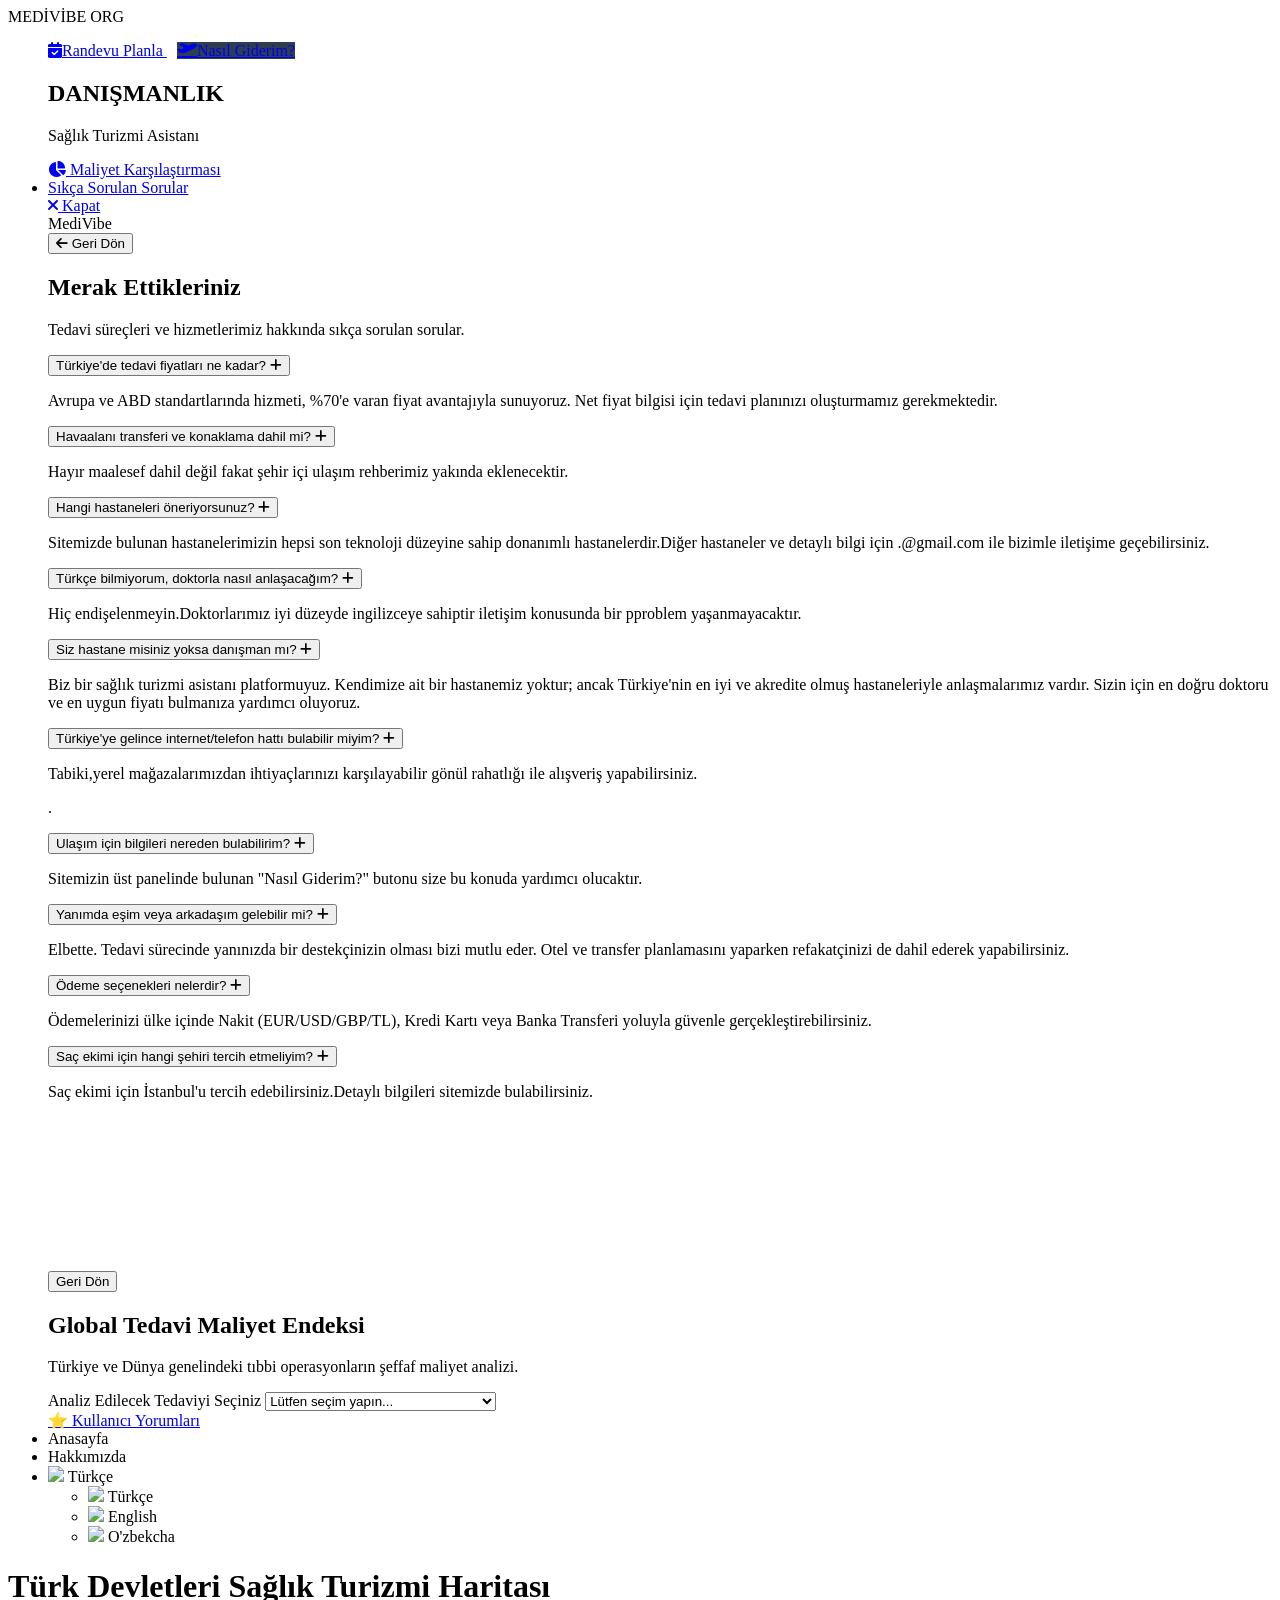
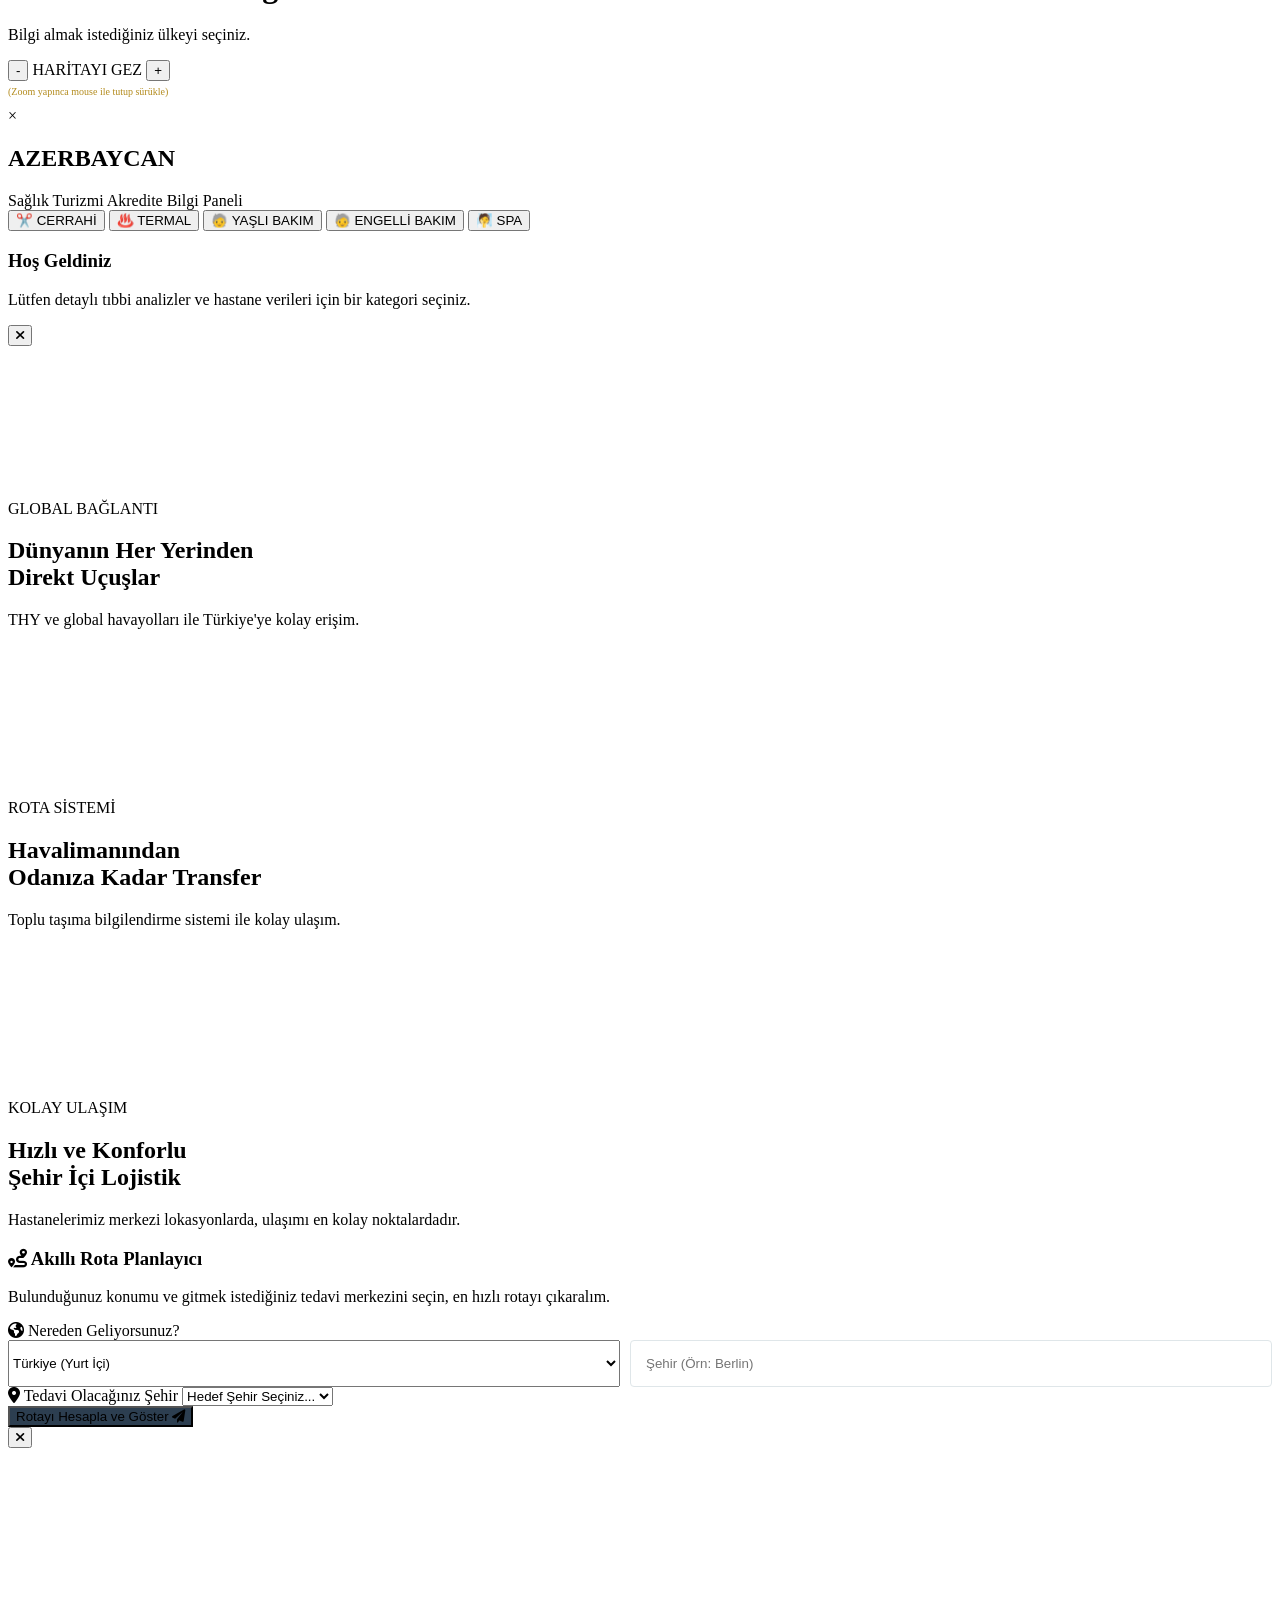
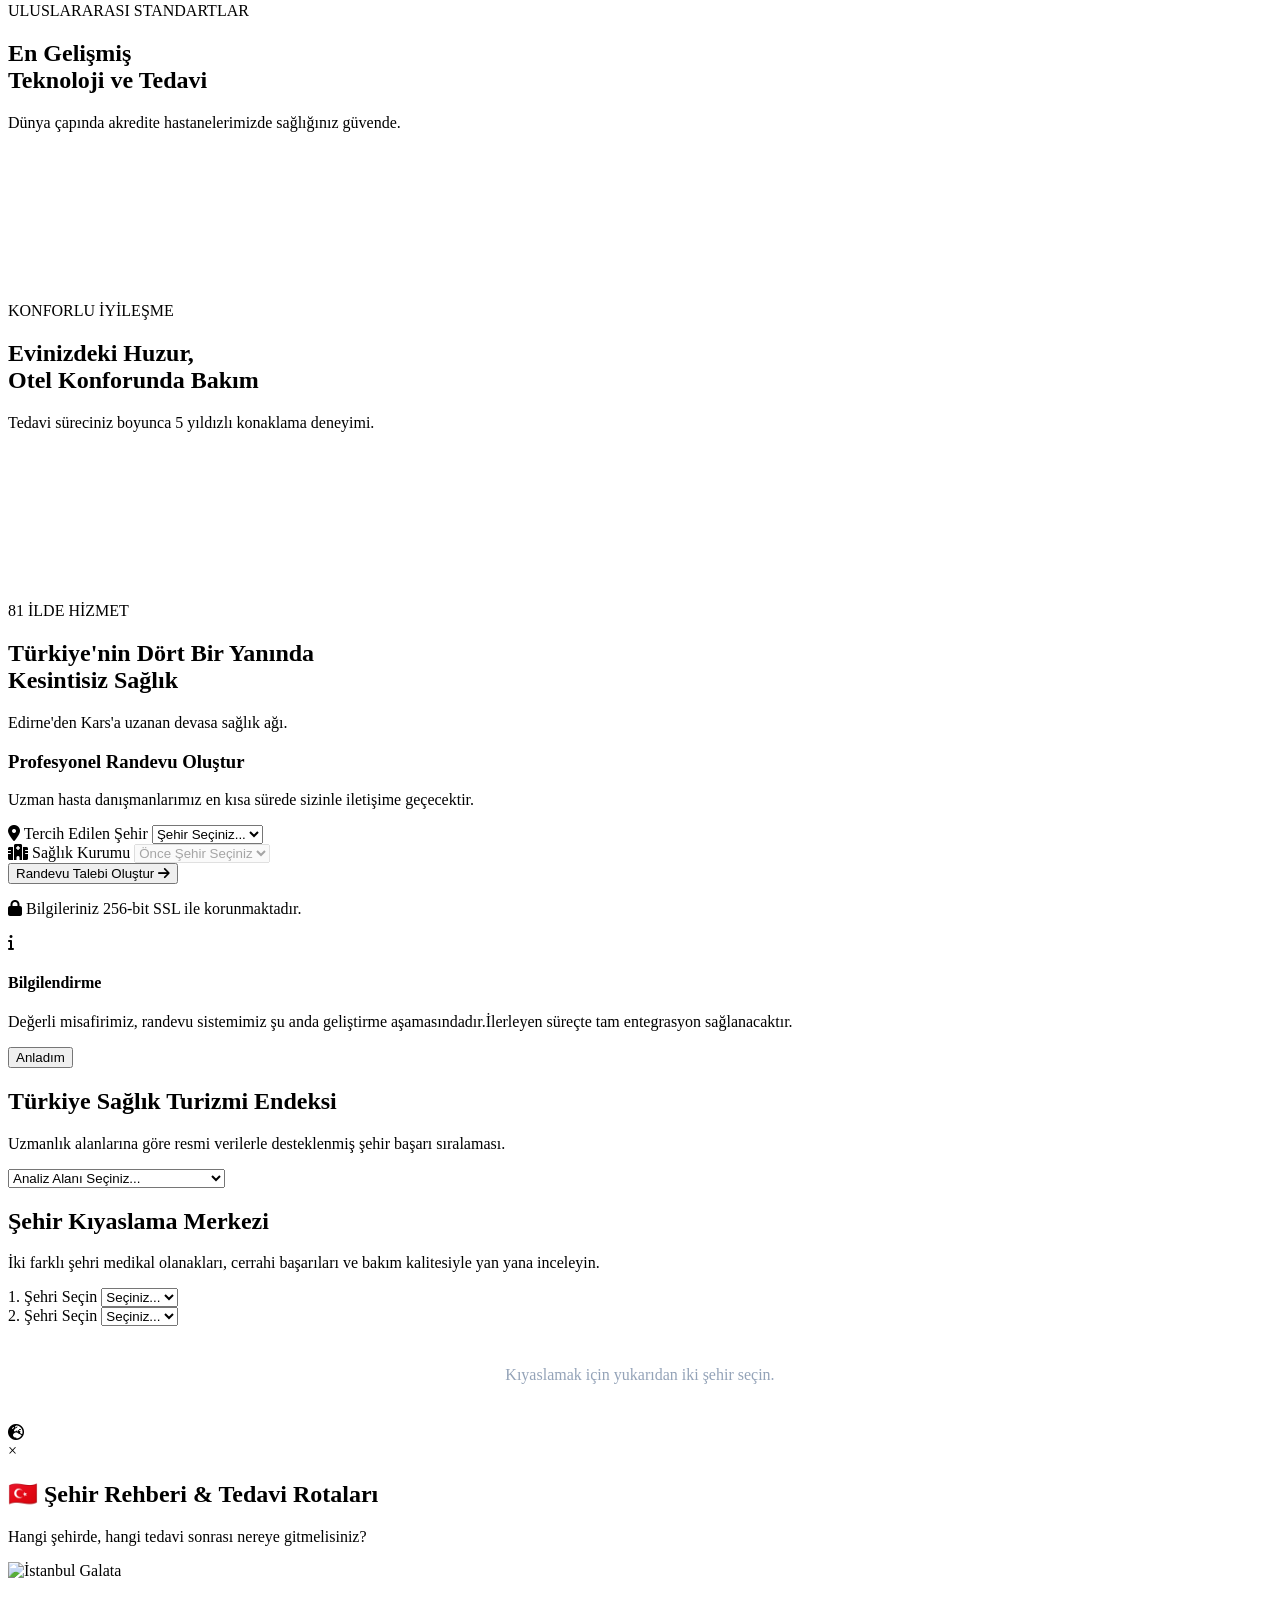
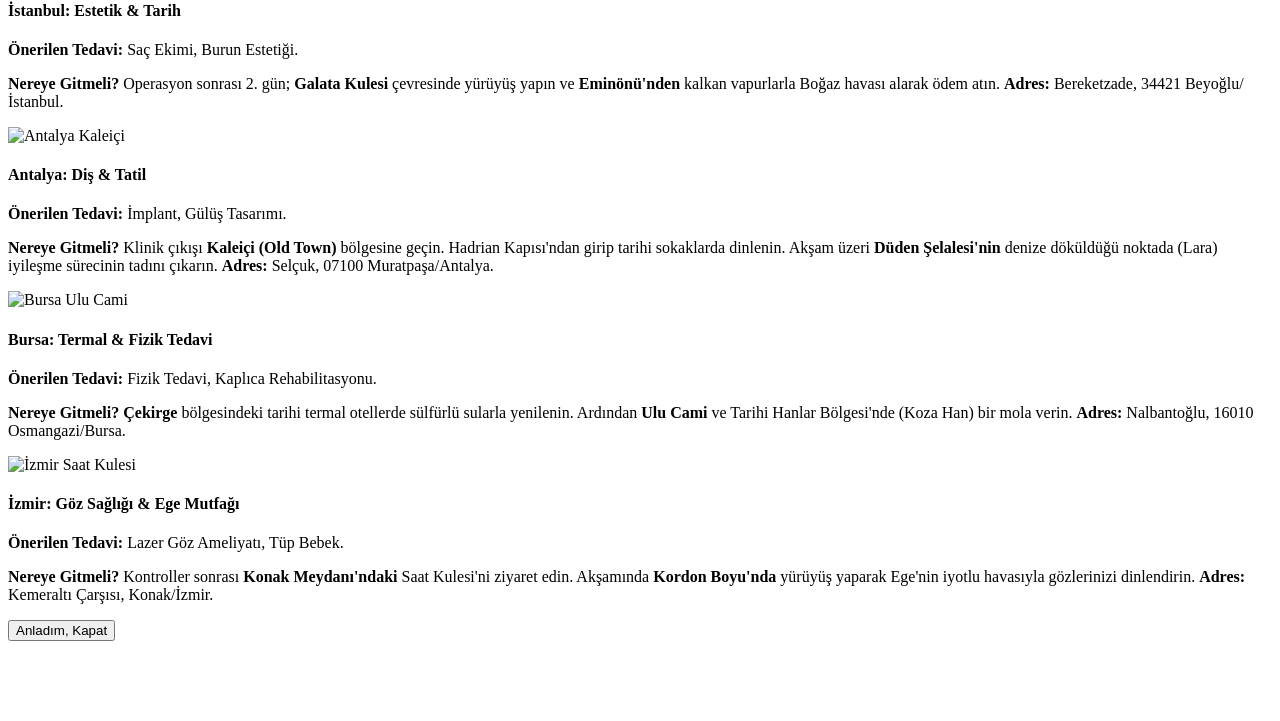
==== index.html @ cf28229b "Create index.html" ====
<!DOCTYPE html>
<html lang="tr">
<head>

<link rel="icon" href="favicon.ico">
  
<!-- Google tag (gtag.js) -->
<script async src="https://www.googletagmanager.com/gtag/js?id=G-RRF85RKH07"></script>
<script>
  window.dataLayer = window.dataLayer || [];
  function gtag(){dataLayer.push(arguments);}
  gtag('js', new Date());

  gtag('config', 'G-RRF85RKH07');
</script>

    
    <meta name="viewport" content="width=device-width, initial-scale=1.0">
    <meta charset="UTF-8">
    <meta name="viewport" content="width=device-width, initial-scale=1.0">
    <title>Medivibe Org | Sağlık Turizmi Dijital Ağı</title>
    
    <link rel="preconnect" href="https://fonts.googleapis.com">
    <link rel="preconnect" href="https://fonts.gstatic.com" crossorigin>
    <link href="https://fonts.googleapis.com/css2?family=Montserrat:wght@400;600;700&family=Playfair+Display:wght@700&display=swap" rel="stylesheet">
    <link href="https://fonts.googleapis.com/css2?family=Montserrat:wght@400;600;800&family=Roboto:wght@300;400;500&display=swap" rel="stylesheet">
<link href="https://cdnjs.cloudflare.com/ajax/libs/font-awesome/6.0.0/css/all.min.css" rel="stylesheet">
    <link rel="stylesheet" href="style.css">
</head>
<body>

    <header>

      
        <div class="logo">MEDİVİBE <span>ORG</span></div>
        <nav>
            <ul>
                <a href="javascript:void(0)" class="nav-cta-btn" onclick="openPremiumAppointment()">
    <i class="fa-solid fa-calendar-check"></i>Randevu Planla
</a><a href="javascript:void(0)" class="nav-cta-btn" onclick="openTransportModal()" style="margin-left: 10px; background: #2c3e50; border-color: #2c3e50;">
    <i class="fa-solid fa-plane-departure"></i>Nasıl Giderim?
</a>

<div class="corporate-hamburger" onclick="toggleSideMenu()">
    <span></span>
    <span></span>
    <span></span>
</div>

<div id="sideMenu" class="side-menu-panel">
    <div class="menu-header">
        <h2>DANIŞMANLIK</h2>
        <p>Sağlık Turizmi Asistanı</p>
    </div>
    <div class="menu-items">
        <a href="javascript:void(0)" onclick="openAnalysis()">
            <i class="fa-solid fa-chart-pie"></i> Maliyet Karşılaştırması
        </a>
        <li><a href="#" onclick="openFAQ()">Sıkça Sorulan Sorular</a></li>
        <a href="javascript:void(0)" onclick="closeSideMenu()">
            <i class="fa-solid fa-xmark"></i> Kapat
        </a>
        
    </div>
</div>

<div id="faqOverlay" class="faq-overlay">
    <div class="faq-header">
        <div class="logo">MediVibe</div> <button class="close-btn" onclick="closeFAQ()">
            <i class="fas fa-arrow-left"></i> Geri Dön
        </button>
    </div>

    <div class="faq-container">
        <h2>Merak Ettikleriniz</h2>
        <p class="faq-subtitle">Tedavi süreçleri ve hizmetlerimiz hakkında sıkça sorulan sorular.</p>

        <div class="accordion">
            <div class="accordion-item">
                <button class="accordion-header">
                    <span>Türkiye'de tedavi fiyatları ne kadar?</span>
                    <i class="fas fa-plus"></i>
                </button>
                <div class="accordion-body">
                    <p>Avrupa ve ABD standartlarında hizmeti, %70'e varan fiyat avantajıyla sunuyoruz. Net fiyat bilgisi için tedavi planınızı oluşturmamız gerekmektedir.</p>
                </div>
            </div>

            <div class="accordion-item">
                <button class="accordion-header">
                    <span>Havaalanı transferi ve konaklama dahil mi?</span>
                    <i class="fas fa-plus"></i>
                </button>
                <div class="accordion-body">
                    <p>Hayır maalesef dahil değil fakat şehir içi ulaşım rehberimiz yakında eklenecektir.</p>
                </div>
            </div>

            <div class="accordion-item">
                <button class="accordion-header">
                    <span>Hangi hastaneleri öneriyorsunuz?</span>
                    <i class="fas fa-plus"></i>
                </button>
                <div class="accordion-body">
                    <p>Sitemizde bulunan hastanelerimizin hepsi son teknoloji düzeyine sahip donanımlı hastanelerdir.Diğer hastaneler ve detaylı bilgi için .@gmail.com ile bizimle iletişime geçebilirsiniz.</p>
                </div>
            </div>
            <div class="accordion-item">
                <button class="accordion-header">
                    <span>Türkçe bilmiyorum, doktorla nasıl anlaşacağım?</span>
                    <i class="fas fa-plus"></i>
                </button>
                <div class="accordion-body">
                    <p>Hiç endişelenmeyin.Doktorlarımız iyi düzeyde ingilizceye sahiptir iletişim konusunda bir pproblem yaşanmayacaktır.</p>
                </div>
            </div>

            <div class="accordion-item">
                <button class="accordion-header">
                    <span>Siz hastane misiniz yoksa danışman mı?</span>
                    <i class="fas fa-plus"></i>
                </button>
                <div class="accordion-body">
                    <p>Biz bir sağlık turizmi asistanı platformuyuz. Kendimize ait bir hastanemiz yoktur; ancak Türkiye'nin en iyi ve akredite olmuş hastaneleriyle anlaşmalarımız vardır. Sizin için en doğru doktoru ve en uygun fiyatı bulmanıza yardımcı oluyoruz.</p>
                </div>
            </div>

            <div class="accordion-item">
                <button class="accordion-header">
                    <span>Türkiye'ye gelince internet/telefon hattı bulabilir miyim?</span>
                    <i class="fas fa-plus"></i>
                </button>
                <div class="accordion-body">
                    <p>Tabiki,yerel mağazalarımızdan ihtiyaçlarınızı karşılayabilir gönül rahatlığı ile alışveriş yapabilirsiniz.</p>.</p>
                </div>
            </div>

            <div class="accordion-item">
                <button class="accordion-header">
                    <span>Ulaşım için bilgileri nereden bulabilirim?</span>
                    <i class="fas fa-plus"></i>
                </button>
                <div class="accordion-body">
                    <p>Sitemizin üst panelinde bulunan "Nasıl Giderim?" butonu size bu konuda yardımcı olucaktır.</p>
                </div>
            </div>

            <div class="accordion-item">
                <button class="accordion-header">
                    <span>Yanımda eşim veya arkadaşım gelebilir mi?</span>
                    <i class="fas fa-plus"></i>
                </button>
                <div class="accordion-body">
                    <p>Elbette. Tedavi sürecinde yanınızda bir destekçinizin olması bizi mutlu eder. Otel ve transfer planlamasını yaparken refakatçinizi de dahil ederek yapabilirsiniz.</p>
                </div>
            </div>
            <div class="accordion-item">
                <button class="accordion-header">
                    <span>Ödeme seçenekleri nelerdir?</span>
                    <i class="fas fa-plus"></i>
                </button>
                <div class="accordion-body">
                    <p>Ödemelerinizi ülke içinde Nakit (EUR/USD/GBP/TL), Kredi Kartı veya Banka Transferi yoluyla güvenle gerçekleştirebilirsiniz.</p>
                </div>
            </div>
            
             <div class="accordion-item">
                <button class="accordion-header">
                    <span>Saç ekimi için hangi şehiri tercih etmeliyim?</span>
                    <i class="fas fa-plus"></i>
                </button>
                <div class="accordion-body">
                    <p>Saç ekimi için İstanbul'u tercih edebilirsiniz.Detaylı bilgileri sitemizde bulabilirsiniz.</p>
                </div>
            </div>
        </div>
    </div>
</div>
<div id="analysisPage" class="full-page-overlay">
    <div class="page-bg-video">
        <video autoplay muted loop playsinline id="analysisVid">
            <source src="4.mp4" type="video/mp4">
        </video>
    </div>
    
    <div class="page-content">
        <button class="exit-btn" onclick="closeAnalysis()">Geri Dön</button>
        
        <div class="glass-container">
            <div class="analysis-header">
                <h1>Global Tedavi Maliyet Endeksi</h1>
                <p>Türkiye ve Dünya genelindeki tıbbi operasyonların şeffaf maliyet analizi.</p>
            </div>

            <div class="selector-box">
                <label>Analiz Edilecek Tedaviyi Seçiniz</label>
                <select id="treatmentSelect" onchange="updateRealTimeData()">
                    <option value="">Lütfen seçim yapın...</option>
                    <option value="dental">Zirkonyum Diş İmplantı (Tek Diş)</option>
                    <option value="hair">Saç Ekimi (FUE - Maksimum Greft)</option>
                    <option value="gastric">Mide Tüp Ameliyatı (Bariatrik)</option>
                    <option value="rhino">Rinoplasti (Burun Estetiği)</option>
                    <option value="eye">Akıllı Lens / Lazer Göz</option>
                </select>
            </div>

            <div id="dataDisplay" class="data-display" style="display:none;">
                </div>
        </div>
    </div>
</div>

<a href="javascript:void(0)" 
   onclick="window.location.assign('/reviews.html')" 
   class="action-btn review-btn">
    <span>⭐ Kullanıcı Yorumları</span>
</a>

                <li id="nav-home">Anasayfa</li>
                <li id="nav-about">Hakkımızda</li>
                <li class="nav-item dropdown">
                    <div class="lang-selected">
                        <img src="https://flagcdn.com/w20/tr.png" id="current-flag"> 
                        <span id="current-lang-text">Türkçe</span>
                    </div>
                    <ul class="dropdown-menu">
                        <li onclick="changeLang('tr')"><img src="https://flagcdn.com/w20/tr.png"> Türkçe</li>
                        <li onclick="changeLang('en')"><img src="https://flagcdn.com/w20/gb.png"> English</li>
                        <li onclick="changeLang('uz')"><img src="https://flagcdn.com/w20/uz.png"> O'zbekcha</li>
                    </ul>
                </li>
            </ul>
        </nav>
    </header>

    <main>
        <div id="map-container">
            <h1>Türk Devletleri Sağlık Turizmi Haritası</h1>
            <p>Bilgi almak istediğiniz ülkeyi seçiniz.</p>
        <div class="map-controls">
    <div class="zoom-buttons">
        <button id="back-to-world" onclick="goBackToWorld()" style="display:none;">
    ⬅️
</button>
        <button onclick="zoomMap('out')">-</button>
        <span class="control-label">HARİTAYI GEZ</span>
        <button onclick="zoomMap('in')">+</button>
    </div>
    <p style="font-size: 10px; color: #b38b1d; margin-top: 5px;">(Zoom yapınca mouse ile tutup sürükle)</p>
</div>
            <div id="svg-wrapper"></div>
        </div>
    </main>

 <div id="countryModal" class="modal">
    <div class="modal-content dashboard-mode">
        <span class="close-modal" onclick="closeModal()">&times;</span>
        
        <div class="dashboard-header">
            <h2 id="modal-country-name">AZERBAYCAN</h2>
            <div id="country-badge">Sağlık Turizmi Akredite Bilgi Paneli</div>
        </div>

        <div class="dashboard-body">
            <div class="info-column">
                <div class="category-grid">
                    <button class="cat-card" onclick="loadDetail('surgery')">✂️ <span>CERRAHİ</span></button>
                    <button class="cat-card" onclick="loadDetail('thermal')">♨️ <span>TERMAL</span></button>
                    <button class="cat-card" onclick="loadDetail('elderly')">🧓 <span>YAŞLI BAKIM</span></button>
                    <button class="cat-card" onclick="loadDetail('disabled')">🧓 <span>ENGELLİ BAKIM</span></button>
                    <button class="cat-card" onclick="loadDetail('spa')">🧖 <span>SPA</span></button>
                </div>
                
                <div id="main-description">
                    <div class="welcome-msg">
                        <h3>Hoş Geldiniz</h3>
                        <p>Lütfen detaylı tıbbi analizler ve hastane verileri için bir kategori seçiniz.</p>
                    </div>
                </div>
            </div>

            <div class="hospital-column">
                <div id="hospital-card" style="display:none;">
                    </div>
            </div>
        </div>
    </div>
</div>
<div id="transportOverlay" class="premium-overlay">
    
    <button class="close-overlay-btn" onclick="closeTransportModal()">
        <i class="fa-solid fa-xmark"></i>
    </button>

    <div class="cinema-header">
        <div class="video-track" id="transportVideoTrack">
            <div class="video-item">
                <video muted playsinline id="transVid1">
                    <source src="4.mp4" type="video/mp4">
                </video>
                <div class="hero-content">
                    <span class="hero-tag">GLOBAL BAĞLANTI</span>
                    <h2 class="hero-title">Dünyanın Her Yerinden <br>Direkt Uçuşlar</h2>
                    <p class="hero-desc">THY ve global havayolları ile Türkiye'ye kolay erişim.</p>
                </div>
            </div>
            <div class="video-item">
                <video muted playsinline id="transVid2">
                    <source src="5.mp4" type="video/mp4">
                </video>
                <div class="hero-content">
                    <span class="hero-tag">ROTA SİSTEMİ</span>
                    <h2 class="hero-title">Havalimanından <br>Odanıza Kadar Transfer</h2>
                    <p class="hero-desc">Toplu taşıma bilgilendirme sistemi ile kolay ulaşım.</p>
                </div>
            </div>
            <div class="video-item">
                <video muted playsinline id="transVid3">
                    <source src="6.mp4" type="video/mp4">
                </video>
                <div class="hero-content">
                    <span class="hero-tag">KOLAY ULAŞIM</span>
                    <h2 class="hero-title">Hızlı ve Konforlu <br>Şehir İçi Lojistik</h2>
                    <p class="hero-desc">Hastanelerimiz merkezi lokasyonlarda, ulaşımı en kolay noktalardadır.</p>
                </div>
            </div>
        </div>
        <div class="video-overlay-gradient"></div>
    </div>

    <div class="form-section-wrapper">
        <div class="form-container">
            <div class="form-header">
                <h3><i class="fa-solid fa-route"></i> Akıllı Rota Planlayıcı</h3>
                <p>Bulunduğunuz konumu ve gitmek istediğiniz tedavi merkezini seçin, en hızlı rotayı çıkaralım.</p>
            </div>

            <div class="input-grid">
                <div class="input-group">
                    <label><i class="fa-solid fa-earth-americas"></i> Nereden Geliyorsunuz?</label>
                    <div style="display: flex; gap: 10px;">
                        <select id="originCountry" style="flex:1">
                            <option value="TR">Türkiye (Yurt İçi)</option>
                            <option value="DE">Almanya</option>
                            <option value="UK">İngiltere</option>
                            <option value="US">Amerika Birleşik Devletleri</option>
                            <option value="FR">Fransa</option>
                            <option value="NL">Hollanda</option>
                            <option value="AZ">Azerbaycan</option>
                            <option value="OTHER">Diğer Ülke</option>
                        </select>
                        <input type="text" id="originCity" placeholder="Şehir (Örn: Berlin)" style="flex:1; padding: 15px; border:1px solid #dfe6e9; border-radius:4px;">
                    </div>
                </div>

                <div class="input-group">
                    <label><i class="fa-solid fa-location-dot"></i> Tedavi Olacağınız Şehir</label>
                    <select id="destCitySelect">
                        <option value="">Hedef Şehir Seçiniz...</option>
                        </select>
                </div>
            </div>

            <div class="action-area">
                <button class="submit-premium-btn" onclick="calculateSmartRoute()" style="background: #2c3e50;">
                    Rotayı Hesapla ve Göster <i class="fa-solid fa-paper-plane"></i>
                </button>
            </div>

            <div id="routeResult" class="route-result-card" style="display:none;">
                </div>
        </div>
    </div>
</div>
<div id="premiumOverlay" class="premium-overlay">
    
    <button class="close-overlay-btn" onclick="closePremiumAppointment()">
        <i class="fa-solid fa-xmark"></i>
    </button>

    <div class="cinema-header">
        <div class="video-track" id="videoTrack">
            <div class="video-item">
                <video muted playsinline id="vid1">
                    <source src="1.mp4" type="video/mp4">
                </video>
                <div class="hero-content">
                    <span class="hero-tag">ULUSLARARASI STANDARTLAR</span>
                    <h2 class="hero-title">En Gelişmiş <br>Teknoloji ve Tedavi</h2>
                    <p class="hero-desc">Dünya çapında akredite hastanelerimizde sağlığınız güvende.</p>
                </div>
            </div>
            <div class="video-item">
                <video muted playsinline id="vid2">
                    <source src="2.mp4" type="video/mp4">
                </video>
                <div class="hero-content">
                    <span class="hero-tag">KONFORLU İYİLEŞME</span>
                    <h2 class="hero-title">Evinizdeki Huzur, <br>Otel Konforunda Bakım</h2>
                    <p class="hero-desc">Tedavi süreciniz boyunca 5 yıldızlı konaklama deneyimi.</p>
                </div>
            </div>
            <div class="video-item">
                <video muted playsinline id="vid3">
                    <source src="3.mp4" type="video/mp4">
                </video>
                <div class="hero-content">
                    <span class="hero-tag">81 İLDE HİZMET</span>
                    <h2 class="hero-title">Türkiye'nin Dört Bir Yanında <br>Kesintisiz Sağlık</h2>
                    <p class="hero-desc">Edirne'den Kars'a uzanan devasa sağlık ağı.</p>
                </div>
            </div>
        </div>
        
        <div class="video-overlay-gradient"></div>
    </div>

    <div class="form-section-wrapper">
        <div class="form-container">
            <div class="form-header">
                <h3>Profesyonel Randevu Oluştur</h3>
                <p>Uzman hasta danışmanlarımız en kısa sürede sizinle iletişime geçecektir.</p>
            </div>

            <div class="input-grid">
                <div class="input-group">
                    <label><i class="fa-solid fa-location-dot"></i> Tercih Edilen Şehir</label>
                    <select id="premCitySelect" onchange="loadHospitals()">
                        <option value="">Şehir Seçiniz...</option>
                        </select>
                </div>

                <div class="input-group">
                    <label><i class="fa-solid fa-hospital"></i> Sağlık Kurumu</label>
                    <select id="premHospSelect" disabled>
                        <option value="">Önce Şehir Seçiniz</option>
                    </select>
                </div>
            </div>

            <div class="action-area">
                <button class="submit-premium-btn" onclick="openWarningModal()">
                    Randevu Talebi Oluştur <i class="fa-solid fa-arrow-right"></i>
                </button>
                <p class="security-note"><i class="fa-solid fa-lock"></i> Bilgileriniz 256-bit SSL ile korunmaktadır.</p>
            </div>
        </div>
    </div>

    <div id="infoModal" class="modal-backdrop">
        <div class="modal-box">
            <div class="modal-icon-circle">
                <i class="fa-solid fa-info"></i>
            </div>
            <h4>Bilgilendirme</h4>
            <p>Değerli misafirimiz, randevu sistemimiz şu anda geliştirme aşamasındadır.İlerleyen süreçte tam entegrasyon sağlanacaktır.</p>
            <button class="modal-confirm-btn" onclick="closeWarningModal()">Anladım</button>
        </div>
    </div>
</div>

<section class="ranking-section">
    <div class="ranking-header">
        <h2>Türkiye Sağlık Turizmi Endeksi</h2>
        <p>Uzmanlık alanlarına göre resmi verilerle desteklenmiş şehir başarı sıralaması.</p>
    </div>

    <div class="filter-container">
        <select id="categorySelect" onchange="updateRankings()">
            <option value="">Analiz Alanı Seçiniz...</option>
            <option value="hair">💇‍♂️ Saç Ekimi & Restorasyonu</option>
            <option value="eye">👁️ İleri Göz Cerrahisi</option>
            <option value="dental">🦷 Estetik Diş & İmplant</option>
            <option value="heart">❤️ Kardiyovasküler Cerrahi</option>
            <option value="physio">🦾 Fizik Tedavi & Rehabilitasyon</option>
            <option value="thermal">♨️ Medikal Termal Tedavi</option>
        </select>
    </div>

    <div id="rankingGrid" class="ranking-grid">
        </div>
</section>
<section class="compare-section">
    <div class="compare-header">
        <h2>Şehir Kıyaslama Merkezi</h2>
        <p>İki farklı şehri medikal olanakları, cerrahi başarıları ve bakım kalitesiyle yan yana inceleyin.</p>
    </div>

    <div class="compare-selectors">
        <div class="compare-select-box">
            <label>1. Şehri Seçin</label>
            <select id="cityOne" onchange="runComparison()">
                <option value="">Seçiniz...</option>
                </select>
        </div>
        <div class="compare-select-box">
            <label>2. Şehri Seçin</label>
            <select id="cityTwo" onchange="runComparison()">
                <option value="">Seçiniz...</option>
                </select>
        </div>
    </div>

    <div id="comparisonResult" class="compare-table-wrapper">
        <div style="text-align: center; padding: 40px; color: #94a3b8;">
            Kıyaslamak için yukarıdan iki şehir seçin.
        </div>
    </div>
</section>
    <script src="map-data.js"></script>
    <script src="app.js"></script>
    
<div id="culture-btn" onclick="toggleCulturePanel()">
    <i class="fas fa-globe-europe"></i>
</div>

<div id="culture-overlay" class="culture-overlay">
    <div class="culture-modal">
        <span class="close-modal" onclick="toggleCulturePanel()">&times;</span>
        
        <div class="modal-header">
            <h2>🇹🇷 Şehir Rehberi & Tedavi Rotaları</h2>
            <p>Hangi şehirde, hangi tedavi sonrası nereye gitmelisiniz?</p>
        </div>
        
        <div class="culture-list">
            <div class="list-item">
                <div class="item-img-container">
                    <img src="https://images.unsplash.com/photo-1524231757912-21f4fe3a7200?q=80&w=600" alt="İstanbul Galata">
                </div>
                <div class="item-text">
                    <h4>İstanbul: Estetik & Tarih</h4>
                    <p><strong>Önerilen Tedavi:</strong> Saç Ekimi, Burun Estetiği.</p>
                    <p><strong>Nereye Gitmeli?</strong> Operasyon sonrası 2. gün; <strong>Galata Kulesi</strong> çevresinde yürüyüş yapın ve <strong>Eminönü'nden</strong> kalkan vapurlarla Boğaz havası alarak ödem atın. <strong>Adres:</strong> Bereketzade, 34421 Beyoğlu/İstanbul.</p>
                </div>
            </div>

            <div class="list-item">
                <div class="item-img-container">
                    <img src="https://images.unsplash.com/photo-1542051841857-5f90071e7989?q=80&w=600" alt="Antalya Kaleiçi">
                </div>
                <div class="item-text">
                    <h4>Antalya: Diş & Tatil</h4>
                    <p><strong>Önerilen Tedavi:</strong> İmplant, Gülüş Tasarımı.</p>
                    <p><strong>Nereye Gitmeli?</strong> Klinik çıkışı <strong>Kaleiçi (Old Town)</strong> bölgesine geçin. Hadrian Kapısı'ndan girip tarihi sokaklarda dinlenin. Akşam üzeri <strong>Düden Şelalesi'nin</strong> denize döküldüğü noktada (Lara) iyileşme sürecinin tadını çıkarın. <strong>Adres:</strong> Selçuk, 07100 Muratpaşa/Antalya.</p>
                </div>
            </div>

            <div class="list-item">
                <div class="item-img-container">
                    <img src="https://images.unsplash.com/photo-1587823521235-979f4c330e70?q=80&w=600" alt="Bursa Ulu Cami">
                </div>
                <div class="item-text">
                    <h4>Bursa: Termal & Fizik Tedavi</h4>
                    <p><strong>Önerilen Tedavi:</strong> Fizik Tedavi, Kaplıca Rehabilitasyonu.</p>
                    <p><strong>Nereye Gitmeli?</strong> <strong>Çekirge</strong> bölgesindeki tarihi termal otellerde sülfürlü sularla yenilenin. Ardından <strong>Ulu Cami</strong> ve Tarihi Hanlar Bölgesi'nde (Koza Han) bir mola verin. <strong>Adres:</strong> Nalbantoğlu, 16010 Osmangazi/Bursa.</p>
                </div>
            </div>

            <div class="list-item">
                <div class="item-img-container">
                    <img src="https://images.unsplash.com/photo-1590716209211-ea74d44a8d7d?q=80&w=600" alt="İzmir Saat Kulesi">
                </div>
                <div class="item-text">
                    <h4>İzmir: Göz Sağlığı & Ege Mutfağı</h4>
                    <p><strong>Önerilen Tedavi:</strong> Lazer Göz Ameliyatı, Tüp Bebek.</p>
                    <p><strong>Nereye Gitmeli?</strong> Kontroller sonrası <strong>Konak Meydanı'ndaki</strong> Saat Kulesi'ni ziyaret edin. Akşamında <strong>Kordon Boyu'nda</strong> yürüyüş yaparak Ege'nin iyotlu havasıyla gözlerinizi dinlendirin. <strong>Adres:</strong> Kemeraltı Çarşısı, Konak/İzmir.</p>
                </div>
            </div>
        </div>
        
        <div class="modal-footer">
            <button class="panel-btn" onclick="toggleCulturePanel()">Anladım, Kapat</button>
        </div>
    </div>
</div>
   
<div id="culture-btn" onclick="toggleCulturePanel()" title="Kültür Rehberi">
    <svg xmlns="http://www.w3.org/2000/svg" height="32" width="32" viewBox="0 0 512 512">
        <path fill="#ffffff" d="M352 256c0 22.2-1.2 43.6-3.3 64H163.3c-2.2-20.4-3.3-41.8-3.3-64s1.2-43.6 3.3-64h185.4c2.2 20.4 3.3 41.8 3.3 64zM288 176c0-44.2 29.6-82 72.3-94.6C342.3 108.9 316.2 176 288 176zM404.3 320c-26.5 26.5-62.7 41.3-100.3 41.3-37.6 0-73.8-14.8-100.3-41.3H404.3zM107.7 320c26.5 26.5 62.7 41.3 100.3 41.3 37.6 0 73.8-14.8 100.3-41.3H107.7zM224 336c28.2 0 54.3 67.1 72.3 94.6-42.7-12.6-72.3-50.4-72.3-94.6zM224 176c0 44.2-29.6 82-72.3 94.6 18-27.5 44.1-94.6 72.3-94.6z"/>
    </svg>
</div>

<div id="accessBtn" onclick="toggleHighContrast()" title="Yüksek Karşıtlık Modu">
    <svg xmlns="http://www.w3.org/2000/svg" height="32" width="32" viewBox="0 0 576 512">
        <path fill="#ffffff" d="M288 32c-80.8 0-145.5 36.8-192.6 80.6C48.6 156 17.3 208 2.5 243.7c-3.3 7.9-3.3 16.7 0 24.6C17.3 304 48.6 356 95.4 399.4 142.5 443.2 207.2 480 288 480s145.5-36.8 192.6-80.6c46.8-43.5 78.1-95.5 93-131.1 3.3-7.9 3.3-16.7 0-24.6-14.9-35.7-46.2-87.7-93-131.1C433.5 68.8 368.8 32 288 32zM144 256a144 144 0 1 1 288 0 144 144 0 1 1 -288 0zm144-64c0 35.3-28.7 64-64 64c-7.1 0-13.9-1.2-20.3-3.3c-5.5-1.8-11.9 1.6-11.7 7.4c.3 6.9 1.3 13.8 3.2 20.7c13.7 51.2 66.4 81.6 117.6 67.9s81.6-66.4 67.9-117.6c-11.1-41.5-47.8-69.4-88.6-71.1c-5.8-.2-10.2 4.7-9.4 10.3c.9 8.2 5.3 15.6 11.7 20.7z"/>
    </svg>
</div>

</body>
</html>
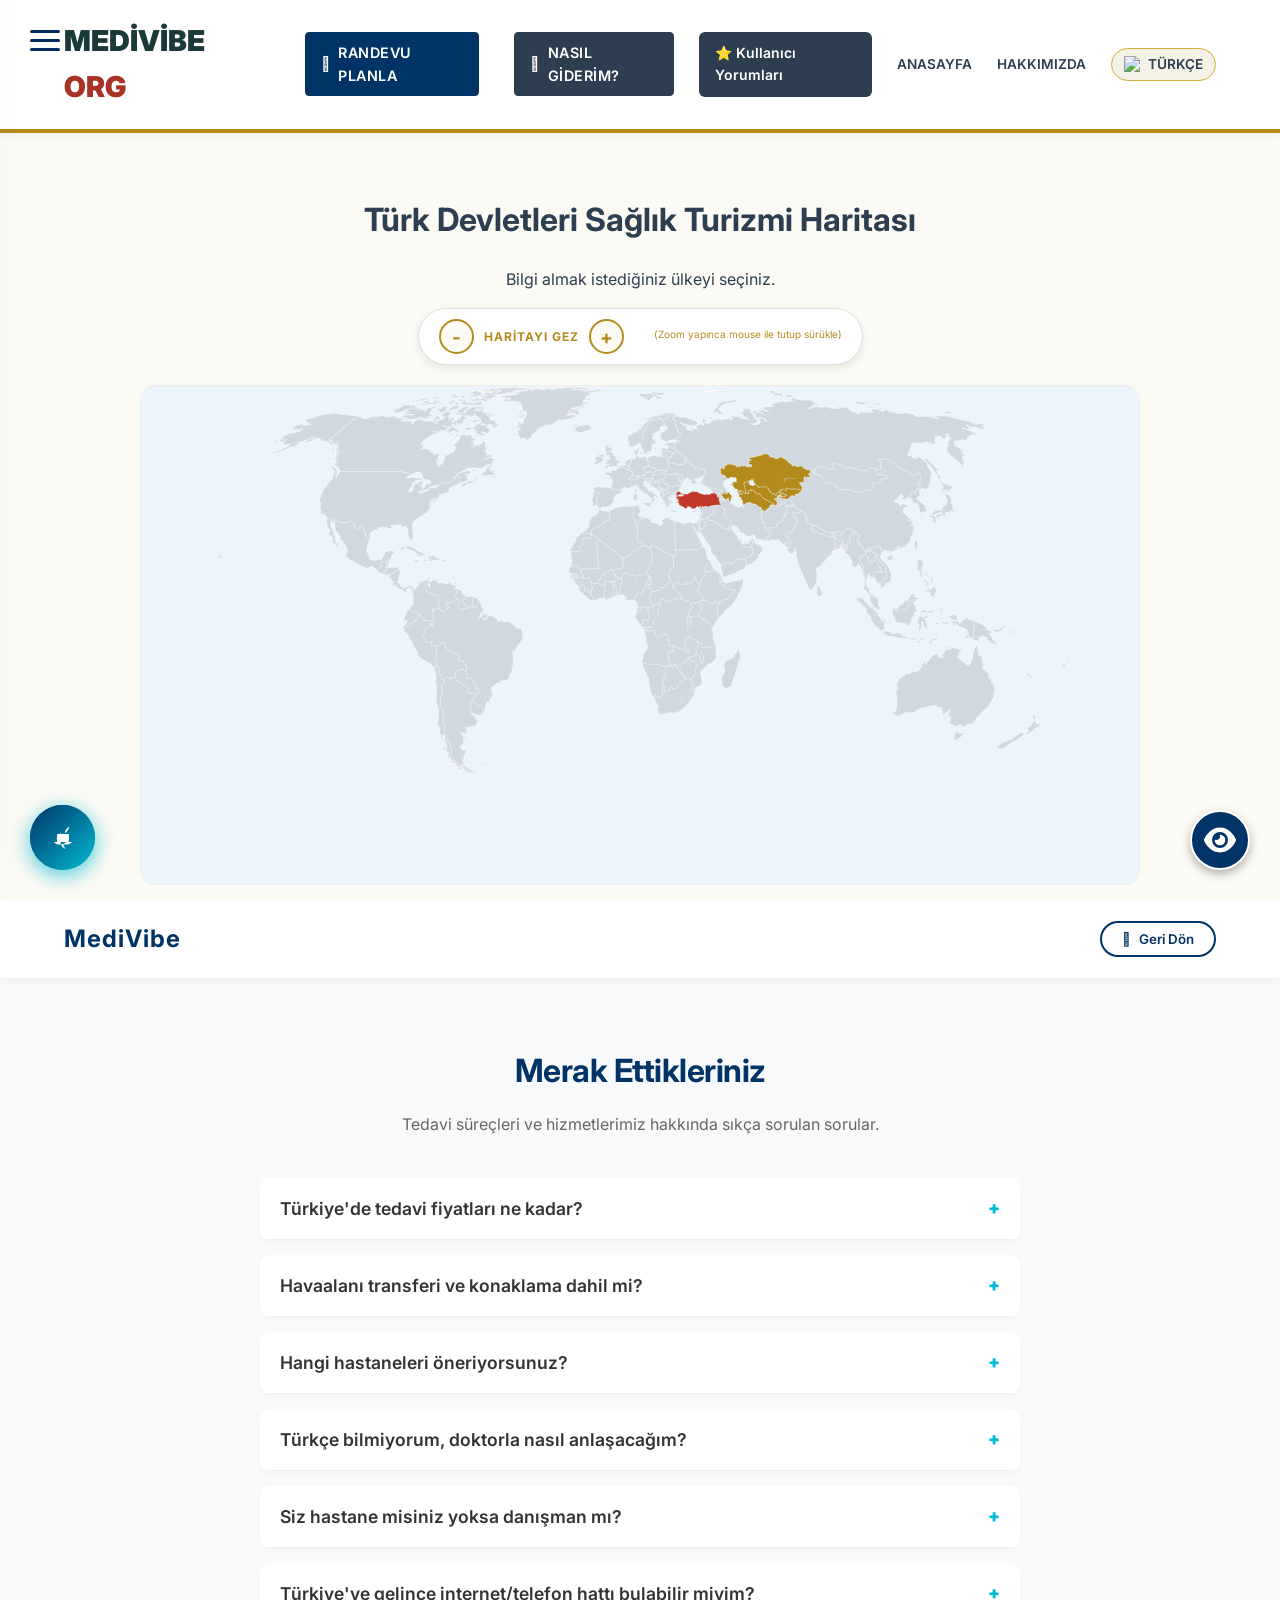
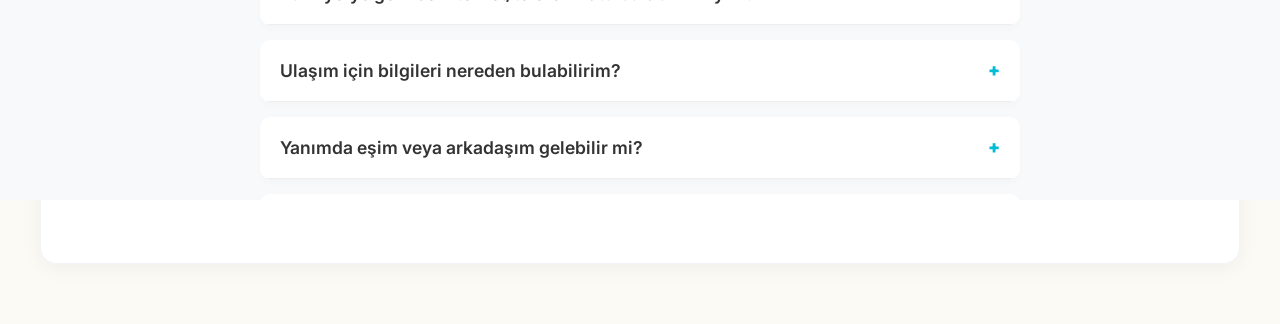
==== commit 658feb5f: "Update index.html" ====
--- a/index.html
+++ b/index.html
@@ -54,7 +54,7 @@
         <p>Sağlık Turizmi Asistanı</p>
     </div>
     <div class="menu-items">
-        <a href="javascript:void(0)" onclick="openAnalysis()">
+        <a ="javascript:void(0)" onclick="openAnalysis()">
             <i class="fa-solid fa-chart-pie"></i> Maliyet Karşılaştırması
         </a>
         <li><a href="#" onclick="openFAQ()">Sıkça Sorulan Sorular</a></li>
@@ -212,7 +212,7 @@
 </div>
 
 <a href="javascript:void(0)" 
-   onclick="window.location.assign('/reviews.html')" 
+   onclick="window.location.assign('reviews.html')" 
    class="action-btn review-btn">
     <span>⭐ Kullanıcı Yorumları</span>
 </a>
--- a/style.css
+++ b/style.css
@@ -0,0 +1,1722 @@
+/* Google Fonts'tan Inter ve Montserrat (Başlıklar için) yüklüyoruz */
+@import url('https://fonts.googleapis.com/css2?family=Inter:wght@300;400;500;600;700&family=Montserrat:wght@700&display=swap');
+
+/* Tüm projede geçerli kılıyoruz */
+* {
+    font-family: 'Inter', -apple-system, BlinkMacSystemFont, "Segoe UI", Roboto, sans-serif !important;
+}
+
+/* Modal Başlıklarını daha vurucu yapmak için Montserrat kullanalım */
+#modal-country-name, .dashboard-header h2, .info-column h3, .hospital-info-card h4 {
+    font-family: 'Montserrat', sans-serif !important;
+    font-weight: 700 !important;
+    letter-spacing: -0.02em;
+    color: #1a1a1a;
+}
+
+/* Panel içindeki paragrafları yumuşatalım */
+#main-description p, .hospital-info-card p {
+    font-size: 15px;
+    line-height: 1.7;
+    color: #4a5568;
+    font-weight: 400;
+}
+
+/* Buton yazılarını netleştirelim */
+.cat-card span {
+    font-weight: 600 !important;
+    font-size: 13px;
+    margin-top: 8px;
+}
+
+@import url('https://fonts.googleapis.com/css2?family=Inter:wght@300;400;600;700&display=swap');
+
+body, .dashboard-mode {
+    font-family: 'Inter', sans-serif !important;
+    color: #2c3e50;
+    line-height: 1.6;
+}
+
+h2, h3, h4 {
+    font-weight: 700;
+    letter-spacing: -0.5px;
+}
+body {
+    margin: 0; padding: 0;
+    font-family: 'Montserrat', sans-serif;
+    background-color: #fcfaf5;
+    color: #2c3e50;
+    overflow-x: hidden;
+}
+
+header {
+    background: #fff;
+    display: flex; justify-content: space-between; align-items: center;
+    padding: 1rem 5%;
+    border-bottom: 4px solid #b38b1d;
+    box-shadow: 0 2px 10px rgba(0,0,0,0.05);
+}
+
+.logo { font-family: 'Playfair Display', serif; font-weight: 900; font-size: 1.8rem; color: #1a3a3a; }
+.logo span { color: #a93226; }
+
+nav ul { list-style: none; display: flex; align-items: center; gap: 25px; }
+nav ul li { font-weight: 600; cursor: pointer; text-transform: uppercase; font-size: 0.85rem; }
+
+/* Dropdown */
+.dropdown { position: relative; }
+.lang-selected { display: flex; align-items: center; gap: 8px; background: #f4f1e6; padding: 5px 12px; border-radius: 20px; border: 1px solid #d4af37; }
+.dropdown-menu { 
+    position: absolute; top: 100%; right: 0; background: white; 
+    list-style: none; padding: 10px 0; border-radius: 8px; 
+    box-shadow: 0 5px 15px rgba(0,0,0,0.1); opacity: 0; visibility: hidden; transition: 0.3s;
+}
+.dropdown:hover .dropdown-menu { opacity: 1; visibility: visible; }
+.dropdown-menu li { padding: 8px 15px; display: flex; align-items: center; gap: 10px; text-transform: none; }
+.dropdown-menu li:hover { background: #fcfaf5; color: #b38b1d; }
+
+/* Harita */
+#map-container { text-align: center; padding: 40px 20px; }
+#svg-wrapper { width: 100%; max-width: 1000px; margin: 20px auto; height: 500px; border: 1px solid #eee; border-radius: 15px; background: #fff; }
+#world-svg-obj { width: 100%; height: 100%; }
+
+/* Modal */
+.modal { display: none; position: fixed; z-index: 999; left: 0; top: 0; width: 100%; height: 100%; background: rgba(0,0,0,0.6); align-items: center; justify-content: center; }
+.modal-content { background: #fcfaf5; width: 80%; max-width: 800px; padding: 30px; border-radius: 15px; position: relative; animation: pop 0.3s ease; }
+@keyframes pop { from { transform: scale(0.8); } to { transform: scale(1); } }
+.close-modal { position: absolute; right: 20px; top: 15px; font-size: 28px; cursor: pointer; }
+
+.slider-placeholder { width: 100%; height: 250px; background: #ddd; margin: 20px 0; border-radius: 10px; display: flex; align-items: center; justify-content: center; font-weight: bold; }
+/* Harita Kontrolleri */
+.map-controls {
+    display: flex;
+    justify-content: center;
+    align-items: center;
+    gap: 30px;
+    margin-bottom: 15px;
+    background: #fff;
+    padding: 10px 20px;
+    border-radius: 50px;
+    box-shadow: 0 4px 10px rgba(0,0,0,0.08);
+    width: fit-content;
+    margin-left: auto;
+    margin-right: auto;
+    border: 1px solid #e0e0e0;
+}
+
+.control-label {
+    font-size: 0.75rem;
+    font-weight: 700;
+    color: #b38b1d;
+    letter-spacing: 1px;
+}
+
+/* Zoom Butonları */
+.zoom-buttons {
+    display: flex;
+    align-items: center;
+    gap: 10px;
+}
+
+.zoom-buttons button {
+    width: 35px;
+    height: 35px;
+    border: 2px solid #b38b1d;
+    background: #fcfaf5;
+    color: #b38b1d;
+    font-size: 1.2rem;
+    font-weight: bold;
+    border-radius: 50%;
+    cursor: pointer;
+    transition: 0.3s;
+    display: flex;
+    align-items: center;
+    justify-content: center;
+}
+
+.zoom-buttons button:hover {
+    background: #b38b1d;
+    color: white;
+}
+
+/* Slider (Kaydırma Çubuğu) Tasarımı */
+.pan-control {
+    display: flex;
+    flex-direction: column;
+    align-items: center;
+    gap: 5px;
+}
+
+input[type=range] {
+    -webkit-appearance: none;
+    width: 200px;
+    height: 6px;
+    background: #ddd;
+    border-radius: 5px;
+    outline: none;
+}
+
+input[type=range]::-webkit-slider-thumb {
+    -webkit-appearance: none;
+    appearance: none;
+    width: 18px;
+    height: 18px;
+    background: #b38b1d; /* Altın rengi top */
+    border-radius: 50%;
+    cursor: pointer;
+    transition: 0.2s;
+}
+
+input[type=range]::-webkit-slider-thumb:hover {
+    transform: scale(1.2);
+}
+
+/* Harita Taştığında Gizle */
+#svg-wrapper {
+    overflow: hidden; /* Harita büyüyünce kutudan taşmasın */
+    position: relative;
+    background: #ebf5fb; /* Okyanus rengi gibi hafif mavi */
+}
+
+/* SVG'nin kendisi (Hareket edecek olan parça) */
+#svg-wrapper svg {
+    transition: transform 0.3s ease-out; /* Yumuşak hareket etsin */
+    transform-origin: center center; /* Ortadan büyüsün */
+}
+#svg-wrapper {
+    overflow: hidden; /* Taşmaları gizle */
+    position: relative;
+    cursor: grab; /* Varsayılan el işareti */
+    background-color: #ebf5fb; /* Deniz rengi */
+    touch-action: none; /* Mobilde sayfanın kaymasını engelle harita üzerindeyken */
+}
+
+#svg-wrapper svg {
+    transition: transform 0.1s ease-out; /* Sürükleme sırasında çok yavaş olmasın */
+    user-select: none; /* Ülkelerin metin gibi seçilmesini engelle */
+}
+/* Slider Tasarımı */
+.slider-container {
+    position: relative;
+    width: 100%;
+    height: 300px;
+    margin: 20px 0;
+    overflow: hidden;
+    border-radius: 12px;
+    box-shadow: 0 5px 15px rgba(0,0,0,0.2);
+}
+
+.slides {
+    display: flex;
+    transition: transform 0.5s ease-in-out;
+    height: 100%;
+}
+
+.slides img {
+    width: 100%;
+    height: 100%;
+    object-fit: cover; /* Resimleri kutuya sığdırır */
+    flex-shrink: 0;
+}
+
+/* Slider Butonları */
+.prev, .next {
+    position: absolute;
+    top: 50%;
+    transform: translateY(-50%);
+    background: rgba(0,0,0,0.5);
+    color: white;
+    border: none;
+    padding: 15px;
+    cursor: pointer;
+    border-radius: 50%;
+    font-size: 18px;
+    transition: 0.3s;
+}
+
+.prev:hover, .next:hover { background: #b38b1d; }
+.prev { left: 10px; }
+.next { right: 10px; }
+
+/* Bilgi Kartları */
+.info-grid {
+    display: grid;
+    grid-template-columns: 1fr 1fr;
+    gap: 15px;
+    margin-top: 20px;
+}
+
+.info-card {
+    background: #fff;
+    padding: 15px;
+    border-radius: 10px;
+    border-left: 5px solid #27ae60;
+    box-shadow: 0 2px 5px rgba(0,0,0,0.05);
+}
+
+.info-card h4 { color: #1a3a3a; margin-top: 0; }
+.info-card p { font-size: 0.9rem; color: #666; line-height: 1.4; }
+.dashboard-mode {
+    width: 90% !important;
+    max-width: 1200px;
+    height: 85vh;
+    border-radius: 20px;
+    padding: 30px !important;
+    background: rgba(255, 255, 255, 0.95);
+    backdrop-filter: blur(10px);
+    display: flex;
+    flex-direction: column;
+}
+
+.dashboard-header {
+    border-bottom: 2px solid #b38b1d;
+    padding-bottom: 10px;
+    margin-bottom: 20px;
+}
+
+.dashboard-body {
+    display: grid;
+    grid-template-columns: 1.2fr 0.8fr; /* Sol geniş, sağ dar */
+    gap: 30px;
+    height: 100%;
+    overflow-y: auto;
+}
+
+/* Kategori Butonları */
+.category-grid {
+    display: grid;
+    grid-template-columns: repeat(auto-fit, minmax(100px, 1fr));
+    gap: 10px;
+    margin-bottom: 20px;
+}
+
+.cat-card {
+    background: #f8f9fa;
+    border: 1px solid #ddd;
+    padding: 15px 10px;
+    border-radius: 12px;
+    cursor: pointer;
+    transition: 0.3s;
+    display: flex;
+    flex-direction: column;
+    align-items: center;
+    font-size: 13px;
+    font-weight: bold;
+}
+
+.cat-card:hover { background: #b38b1d; color: white; transform: translateY(-3px); }
+
+/* Sağ Taraf - Hastane Kartı */
+.hospital-info-card {
+    background: #fff;
+    border: 1px solid #b38b1d;
+    border-radius: 15px;
+    padding: 20px;
+    margin-top: 15px;
+    box-shadow: 0 10px 20px rgba(0,0,0,0.05);
+}
+
+.call-btn {
+    display: block;
+    background: #27ae60;
+    color: white;
+    text-align: center;
+    padding: 12px;
+    border-radius: 8px;
+    text-decoration: none;
+    margin-top: 15px;
+    font-weight: bold;
+}
+.dashboard-mode {
+    border: 1px solid rgba(179, 139, 29, 0.2);
+    box-shadow: 0 25px 50px -12px rgba(0, 0, 0, 0.25);
+}
+
+.cat-card {
+    border: 1px solid #edf2f7 !important;
+    background: #ffffff;
+    box-shadow: 0 2px 4px rgba(0,0,0,0.02);
+}
+
+.cat-card:hover {
+    background: #b38b1d !important;
+    border-color: #b38b1d !important;
+    color: white !important;
+    box-shadow: 0 10px 15px -3px rgba(179, 139, 29, 0.3);
+}
+
+#country-badge {
+    background: #f1f5f9;
+    color: #64748b;
+    padding: 4px 12px;
+    border-radius: 20px;
+    font-size: 11px;
+    font-weight: 600;
+    text-transform: uppercase;
+    letter-spacing: 0.05em;
+    display: inline-block;
+}
+/* --- GÜÇLÜ VE GÜVEN VERİCİ FONT GÜNCELLEMESİ --- */
+
+/* Kategori kartlarının içindeki span (yazı) kısmını hedefliyoruz */
+.cat-card span {
+    font-family: 'Montserrat', sans-serif !important;
+    font-weight: 900 !important; /* En kalın seviye */
+    font-size: 14px !important;
+    color: #1a202c !important; /* Net siyah/gri tonu */
+    text-transform: uppercase !important; /* Büyük harf otorite sağlar */
+    margin-top: 10px;
+    letter-spacing: 0.5px;
+}
+
+/* Mevcut cat-card'ı biraz daha 'sağlam' gösterelim */
+.cat-card {
+    border: 2px solid #e2e8f0 !important; /* 1px yerine 2px daha güven verir */
+    min-height: 100px;
+    justify-content: center;
+}
+
+/* Hover durumunda yazı renginin beyaz olduğundan emin olalım */
+.cat-card:hover span {
+    color: #ffffff !important;
+}
+
+/* Modal içindeki ana başlıkları ciddileştirelim */
+#modal-country-name, #main-description h3 {
+    font-family: 'Montserrat', sans-serif !important;
+    font-weight: 800 !important;
+    text-transform: uppercase;
+    color: #1a1a1a;
+}
+.dashboard-mode { width: 90%; max-width: 1100px; height: 80vh; font-family: 'Inter', sans-serif; }
+
+.hospital-info-card {
+    background: #fff;
+    border: 1px solid #b38b1d;
+    border-radius: 12px;
+    padding: 15px;
+    box-shadow: 0 4px 15px rgba(0,0,0,0.1);
+}
+
+.hospital-info-card img {
+    width: 100%;
+    height: 180px; /* Sabit yükseklik */
+    object-fit: cover; /* Kırpma yapar, resmi bozmaz */
+    border-radius: 8px;
+    margin-bottom: 12px;
+}
+
+.analysis-box {
+    border-left: 5px solid #b38b1d;
+    padding-left: 15px;
+    background: #fcfcfc;
+}
+
+.call-btn {
+    display: block;
+    background: #27ae60;
+    color: white;
+    text-align: center;
+    padding: 10px;
+    border-radius: 6px;
+    text-decoration: none;
+    font-weight: 800;
+    margin-top: 10px;
+}
+/* === PANEL İÇERİK DÜZENİ (SCROLL VE TİPOGRAFİ) === */
+#main-description {
+    max-height: 450px; /* Panelin maksimum boyu */
+    overflow-y: auto;  /* Metin taşarsa kaydırma çubuğu çıkar */
+    padding-right: 15px; /* Kaydırma çubuğu ile metin arasına boşluk */
+    font-family: 'Inter', sans-serif;
+}
+
+/* Kaydırma Çubuğu Tasarımı (Premium Görünüm) */
+#main-description::-webkit-scrollbar {
+    width: 6px;
+}
+#main-description::-webkit-scrollbar-track {
+    background: #f1f1f1;
+    border-radius: 4px;
+}
+#main-description::-webkit-scrollbar-thumb {
+    background: #b38b1d; /* Altın rengi çubuk */
+    border-radius: 4px;
+}
+
+/* Başlık ve Liste Tasarımları */
+.analysis-content h4 {
+    color: #b38b1d;
+    font-family: 'Montserrat', sans-serif;
+    font-weight: 800;
+    margin-top: 20px;
+    margin-bottom: 10px;
+    border-bottom: 2px solid #eee;
+    padding-bottom: 5px;
+    font-size: 14px;
+    text-transform: uppercase;
+    letter-spacing: 0.5px;
+}
+
+.analysis-content p {
+    font-size: 14px;
+    line-height: 1.7; /* Okunabilirlik için satır aralığı */
+    color: #334155;
+    margin-bottom: 15px;
+    text-align: justify;
+}
+
+.analysis-content ul {
+    list-style: none;
+    padding: 0;
+    margin-bottom: 20px;
+}
+
+.analysis-content li {
+    position: relative;
+    padding-left: 20px;
+    margin-bottom: 8px;
+    font-size: 13.5px;
+    color: #475569;
+}
+
+.analysis-content li::before {
+    content: "•";
+    color: #27ae60; /* Yeşil nokta */
+    font-weight: bold;
+    font-size: 18px;
+    position: absolute;
+    left: 0;
+    top: -2px;
+}
+/* Kurumsal Stil - Sağlık Endeksi */
+.ranking-section {
+    font-family: 'Segoe UI', Roboto, Helvetica, Arial, sans-serif;
+    max-width: 1100px;
+    margin: 50px auto;
+    padding: 40px;
+    background: #ffffff;
+    border-radius: 12px;
+    box-shadow: 0 10px 25px rgba(0,0,0,0.05);
+    border: 1px solid #e2e8f0;
+}
+
+.ranking-header {
+    text-align: center;
+    margin-bottom: 35px;
+}
+
+.ranking-header h2 {
+    color: #1a365d;
+    font-size: 2rem;
+    font-weight: 700;
+    margin-bottom: 10px;
+}
+
+.ranking-header p {
+    color: #64748b;
+    font-size: 1.1rem;
+}
+
+/* Seçici Alanı */
+.filter-container {
+    display: flex;
+    justify-content: center;
+    margin-bottom: 40px;
+}
+
+#categorySelect {
+    width: 350px;
+    padding: 12px 20px;
+    font-size: 1rem;
+    border: 2px solid #e2e8f0;
+    border-radius: 8px;
+    color: #334155;
+    background-color: #f8fafc;
+    cursor: pointer;
+    transition: all 0.3s ease;
+    outline: none;
+}
+
+#categorySelect:focus {
+    border-color: #3b82f6;
+    box-shadow: 0 0 0 3px rgba(59, 130, 246, 0.1);
+}
+
+/* Kart Yapısı */
+.ranking-grid {
+    display: grid;
+    grid-template-columns: repeat(auto-fit, minmax(300px, 1fr));
+    gap: 20px;
+}
+
+.rank-card {
+    background: #ffffff;
+    border: 1px solid #e2e8f0;
+    border-radius: 12px;
+    padding: 25px;
+    position: relative;
+    transition: all 0.3s cubic-bezier(0.4, 0, 0.2, 1);
+    opacity: 0;
+    transform: translateY(20px);
+}
+
+.rank-card.show {
+    opacity: 1;
+    transform: translateY(0);
+}
+
+.rank-card:hover {
+    transform: translateY(-5px);
+    box-shadow: 0 12px 20px rgba(0,0,0,0.08);
+    border-color: #3b82f6;
+}
+
+/* Derece Rozeti */
+.rank-badge {
+    position: absolute;
+    top: -15px;
+    left: 20px;
+    background: #3b82f6;
+    color: white;
+    padding: 5px 15px;
+    border-radius: 20px;
+    font-weight: bold;
+    font-size: 0.9rem;
+    box-shadow: 0 4px 10px rgba(59, 130, 246, 0.3);
+}
+
+.rank-card h3 {
+    color: #1e293b;
+    margin: 15px 0 10px 0;
+    font-size: 1.4rem;
+}
+
+.rank-card .description {
+    color: #475569;
+    font-size: 0.95rem;
+    line-height: 1.5;
+    margin-bottom: 20px;
+    min-height: 60px;
+}
+
+/* Puanlama Alanı */
+.score-wrapper {
+    display: flex;
+    align-items: center;
+    justify-content: space-between;
+    padding-top: 15px;
+    border-top: 1px solid #f1f5f9;
+}
+
+.score-value {
+    font-size: 1.8rem;
+    font-weight: 800;
+    color: #2563eb;
+}
+
+.score-label {
+    font-size: 0.8rem;
+    color: #94a3b8;
+    text-transform: uppercase;
+    letter-spacing: 1px;
+}
+
+.world-status {
+    font-size: 0.75rem;
+    background: #f1f5f9;
+    color: #475569;
+    padding: 4px 10px;
+    border-radius: 6px;
+    font-weight: 600;
+}
+/* Kıyaslama Merkezi Stilleri */
+.compare-section {
+    font-family: 'Inter', sans-serif;
+    max-width: 1200px;
+    margin: 60px auto;
+    padding: 40px;
+    background: #ffffff;
+    border-radius: 16px;
+    box-shadow: 0 4px 20px rgba(0,0,0,0.05);
+    border: 1px solid #f1f5f9;
+}
+
+.compare-header {
+    text-align: center;
+    margin-bottom: 40px;
+}
+
+.compare-header h2 {
+    color: #0f172a;
+    font-size: 2.2rem;
+    font-weight: 800;
+}
+
+/* Seçim Alanları */
+.compare-selectors {
+    display: grid;
+    grid-template-columns: 1fr 1fr;
+    gap: 20px;
+    margin-bottom: 30px;
+}
+
+.compare-select-box {
+    display: flex;
+    flex-direction: column;
+}
+
+.compare-select-box label {
+    font-size: 0.85rem;
+    font-weight: 600;
+    color: #64748b;
+    margin-bottom: 8px;
+}
+
+.compare-select-box select {
+    padding: 12px;
+    border: 2px solid #e2e8f0;
+    border-radius: 10px;
+    font-size: 1rem;
+    color: #1e293b;
+    outline: none;
+    transition: 0.3s;
+}
+
+.compare-select-box select:focus {
+    border-color: #3b82f6;
+}
+
+/* Kıyaslama Tablosu */
+.compare-table-wrapper {
+    overflow-x: auto;
+}
+
+.compare-table {
+    width: 100%;
+    border-collapse: collapse;
+    margin-top: 20px;
+}
+
+.compare-table th {
+    background: #f8fafc;
+    padding: 20px;
+    text-align: left;
+    font-weight: 700;
+    color: #475569;
+    border-bottom: 2px solid #e2e8f0;
+}
+
+.compare-table td {
+    padding: 20px;
+    border-bottom: 1px solid #f1f5f9;
+    vertical-align: top;
+}
+
+.feature-title {
+    font-weight: 700;
+    color: #0f172a;
+    width: 200px;
+    background: #fdfdfd;
+}
+
+.compare-city-name {
+    font-size: 1.5rem;
+    color: #2563eb;
+    margin-bottom: 10px;
+}
+
+.score-pill {
+    display: inline-block;
+    padding: 4px 12px;
+    background: #eff6ff;
+    color: #2563eb;
+    border-radius: 50px;
+    font-weight: bold;
+    font-size: 0.9rem;
+}
+
+.compare-desc {
+    font-size: 0.9rem;
+    line-height: 1.5;
+    color: #475569;
+    margin-top: 10px;
+}
+
+/* Kıyaslama İkonları */
+.check-icon { color: #10b981; margin-right: 5px; }
+/* Karşılaştırma Ekstraları */
+.compare-actions {
+    display: flex;
+    justify-content: flex-end;
+    margin-bottom: 20px;
+}
+
+.pdf-btn {
+    background: #1e293b;
+    color: white;
+    padding: 10px 20px;
+    border-radius: 8px;
+    border: none;
+    cursor: pointer;
+    font-weight: 600;
+    display: flex;
+    align-items: center;
+    gap: 8px;
+    transition: 0.3s;
+}
+
+.pdf-btn:hover { background: #0f172a; }
+
+/* Yıldız Puanlama */
+.star-rating {
+    color: #fbbf24; /* Altın sarısı */
+    font-size: 1.2rem;
+    margin-bottom: 5px;
+}
+
+/* Öne Çıkarılan Hücre (Highlight) */
+.recommended-cell {
+    background: rgba(37, 99, 235, 0.03) !important;
+    border: 2px solid #3b82f6 !important;
+    position: relative;
+}
+
+.recommended-badge {
+    position: absolute;
+    top: -10px;
+    right: 10px;
+    background: #3b82f6;
+    color: white;
+    font-size: 0.7rem;
+    padding: 2px 8px;
+    border-radius: 4px;
+    font-weight: 700;
+    text-transform: uppercase;
+}
+
+/* Tablo İçeriği Okunabilirlik */
+.compare-table td strong {
+    display: block;
+    margin-bottom: 8px;
+    color: #1e293b;
+}
+/* --- GENEL AYARLAR --- */
+:root {
+    --primary-blue: #003366; /* Derin Kurumsal Mavi */
+    --accent-blue: #0056b3;  /* Canlı Mavi */
+    --soft-gray: #f4f7f6;
+    --text-dark: #2c3e50;
+    --white: #ffffff;
+}
+
+/* Navbardaki Buton */
+.nav-cta-btn {
+    background: var(--primary-blue);
+    color: white !important;
+    padding: 8px 15px;
+    font-size: 0.9rem;
+    border-radius: 4px; /* Keskin köşeler kurumsaldır */
+    font-family: 'Montserrat', sans-serif;
+    font-weight: 600;
+    text-transform: uppercase;
+    letter-spacing: 0.5px;
+    transition: all 0.3s ease;
+    border: 1px solid var(--primary-blue);
+    display: inline-flex;
+    align-items: center;
+    gap: 8px;
+    text-decoration: none;
+}
+
+.nav-cta-btn:hover {
+    background: white;
+    color: var(--primary-blue) !important;
+    box-shadow: 0 5px 15px rgba(0, 51, 102, 0.2);
+}
+
+/* --- OVERLAY YAPISI --- */
+.premium-overlay {
+    position: fixed;
+    top: 0; left: 0;
+    width: 100%; height: 100%;
+    background: var(--white);
+    z-index: 99999;
+    overflow-y: auto;
+    display: none; /* JS ile açılacak */
+    animation: fadeInPage 0.5s ease-out;
+}
+
+@keyframes fadeInPage {
+    from { opacity: 0; }
+    to { opacity: 1; }
+}
+
+.close-overlay-btn {
+    position: fixed;
+    top: 30px; right: 30px;
+    z-index: 10000;
+    background: rgba(255,255,255,0.2);
+    border: 1px solid rgba(255,255,255,0.4);
+    color: white;
+    width: 50px; height: 50px;
+    border-radius: 50%;
+    cursor: pointer;
+    backdrop-filter: blur(10px);
+    transition: 0.3s;
+    font-size: 1.2rem;
+}
+
+.close-overlay-btn:hover { background: white; color: var(--text-dark); transform: rotate(90deg); }
+
+/* --- VIDEO SLIDER BÖLÜMÜ --- */
+.cinema-header {
+    position: relative;
+    width: 100%;
+    height: 65vh; /* Ekranın %65'i video */
+    overflow: hidden;
+    background: #000;
+}
+
+.video-track {
+    display: flex;
+    width: 300%; /* 3 video yan yana */
+    height: 100%;
+    transition: transform 1s cubic-bezier(0.645, 0.045, 0.355, 1); /* Çok yumuşak geçiş */
+}
+
+.video-item {
+    width: 33.333%;
+    height: 100%;
+    position: relative;
+    overflow: hidden;
+}
+
+.video-item video {
+    width: 100%;
+    height: 100%;
+    object-fit: cover;
+    transform: scale(1.1); /* Hafif zoom efekti için */
+    animation: slowZoom 20s infinite alternate;
+}
+
+@keyframes slowZoom { from { transform: scale(1); } to { transform: scale(1.15); } }
+
+/* Video Üzeri Yazılar */
+.video-overlay-gradient {
+    position: absolute;
+    top: 0; left: 0; width: 100%; height: 100%;
+    background: linear-gradient(to right, rgba(0,0,0,0.8) 0%, rgba(0,0,0,0.3) 50%, rgba(0,0,0,0) 100%);
+    pointer-events: none;
+}
+
+.hero-content {
+    position: absolute;
+    top: 50%; left: 10%;
+    transform: translateY(-50%);
+    z-index: 10;
+    color: white;
+    font-family: 'Montserrat', sans-serif;
+    max-width: 600px;
+}
+
+.hero-tag {
+    display: inline-block;
+    padding: 6px 12px;
+    background: var(--accent-blue);
+    font-size: 0.75rem;
+    font-weight: 700;
+    letter-spacing: 1px;
+    margin-bottom: 20px;
+    opacity: 0;
+    transform: translateY(20px);
+    animation: slideUpFade 0.8s 0.2s forwards;
+}
+
+.hero-title {
+    font-size: 3rem;
+    line-height: 1.2;
+    font-weight: 800;
+    margin-bottom: 20px;
+    opacity: 0;
+    transform: translateY(30px);
+    animation: slideUpFade 0.8s 0.4s forwards;
+}
+
+.hero-desc {
+    font-family: 'Roboto', sans-serif;
+    font-size: 1.1rem;
+    opacity: 0;
+    transform: translateY(30px);
+    animation: slideUpFade 0.8s 0.6s forwards;
+    border-left: 3px solid var(--accent-blue);
+    padding-left: 15px;
+}
+
+@keyframes slideUpFade {
+    to { opacity: 1; transform: translateY(0); }
+}
+
+/* --- FORM ALANI --- */
+.form-section-wrapper {
+    background: var(--soft-gray);
+    padding: 60px 20px;
+    margin-top: -50px; /* Video üzerine hafif binsin */
+    position: relative;
+    z-index: 20;
+}
+
+.form-container {
+    max-width: 900px;
+    margin: 0 auto;
+    background: white;
+    padding: 50px;
+    border-radius: 8px; /* Kurumsal yumuşaklık */
+    box-shadow: 0 20px 50px rgba(0,0,0,0.05);
+}
+
+.form-header h3 {
+    color: var(--primary-blue);
+    font-family: 'Montserrat', sans-serif;
+    font-size: 1.8rem;
+    margin-bottom: 10px;
+}
+
+.form-header p { color: #7f8c8d; margin-bottom: 40px; }
+
+.input-grid {
+    display: grid;
+    grid-template-columns: 1fr 1fr;
+    gap: 30px;
+    margin-bottom: 40px;
+}
+
+.input-group label {
+    display: block;
+    margin-bottom: 10px;
+    font-weight: 600;
+    color: var(--text-dark);
+    font-family: 'Montserrat', sans-serif;
+}
+
+.input-group label i { color: var(--accent-blue); margin-right: 8px; }
+
+.input-group select {
+    width: 100%;
+    padding: 15px;
+    border: 1px solid #dfe6e9;
+    border-radius: 4px;
+    background: #f9fbfb;
+    font-size: 1rem;
+    color: var(--text-dark);
+    transition: 0.3s;
+    outline: none;
+}
+
+.input-group select:focus {
+    border-color: var(--accent-blue);
+    background: white;
+    box-shadow: 0 0 0 4px rgba(0, 86, 179, 0.1);
+}
+
+.submit-premium-btn {
+    width: 100%;
+    padding: 18px;
+    background: var(--primary-blue);
+    color: white;
+    font-family: 'Montserrat', sans-serif;
+    font-weight: 700;
+    font-size: 1.1rem;
+    border: none;
+    border-radius: 4px;
+    cursor: pointer;
+    transition: 0.3s;
+    display: flex;
+    justify-content: center;
+    align-items: center;
+    gap: 10px;
+}
+
+.submit-premium-btn:hover {
+    background: var(--accent-blue);
+    transform: translateY(-2px);
+    box-shadow: 0 10px 20px rgba(0, 51, 102, 0.15);
+}
+
+.security-note {
+    text-align: center;
+    margin-top: 15px;
+    font-size: 0.8rem;
+    color: #95a5a6;
+}
+
+/* --- MODAL (POPUP) --- */
+.modal-backdrop {
+    display: none;
+    position: fixed;
+    top: 0; left: 0;
+    width: 100%; height: 100%;
+    background: rgba(0, 10, 30, 0.6); /* Koyu lacivert blur */
+    backdrop-filter: blur(8px);
+    z-index: 100000;
+    justify-content: center;
+    align-items: center;
+}
+
+.modal-box {
+    background: white;
+    padding: 40px;
+    border-radius: 8px;
+    max-width: 450px;
+    text-align: center;
+    position: relative;
+    box-shadow: 0 25px 50px rgba(0,0,0,0.2);
+    animation: zoomIn 0.3s cubic-bezier(0.175, 0.885, 0.32, 1.275);
+}
+
+@keyframes zoomIn { from { transform: scale(0.8); opacity: 0; } to { transform: scale(1); opacity: 1; } }
+
+.modal-icon-circle {
+    width: 70px; height: 70px;
+    background: #e3f2fd;
+    color: var(--primary-blue);
+    border-radius: 50%;
+    display: flex;
+    align-items: center;
+    justify-content: center;
+    font-size: 2rem;
+    margin: 0 auto 20px;
+}
+
+.modal-box h4 {
+    font-family: 'Montserrat', sans-serif;
+    font-size: 1.5rem;
+    color: var(--text-dark);
+    margin-bottom: 15px;
+}
+
+.modal-box p {
+    color: #7f8c8d;
+    line-height: 1.6;
+    margin-bottom: 30px;
+    font-size: 0.95rem;
+}
+
+.modal-confirm-btn {
+    background: var(--primary-blue);
+    color: white;
+    border: none;
+    padding: 12px 40px;
+    border-radius: 4px;
+    font-weight: 600;
+    cursor: pointer;
+    transition: 0.3s;
+}
+
+.modal-confirm-btn:hover { background: var(--accent-blue); }
+/* Rota Sonuç Kartı */
+.route-result-card {
+    margin-top: 40px;
+    background: #f8fafc;
+    border: 1px solid #e2e8f0;
+    border-radius: 12px;
+    padding: 30px;
+    animation: slideUpFade 0.5s ease-out;
+}
+
+/* Timeline Yapısı */
+.timeline {
+    position: relative;
+    padding-left: 30px;
+    border-left: 2px dashed #cbd5e1;
+}
+
+.timeline-item {
+    position: relative;
+    margin-bottom: 30px;
+}
+
+.timeline-icon {
+    position: absolute;
+    left: -46px; /* Çizginin üstüne oturtmak için */
+    top: 0;
+    width: 32px;
+    height: 32px;
+    background: #2c3e50;
+    color: white;
+    border-radius: 50%;
+    display: flex;
+    align-items: center;
+    justify-content: center;
+    font-size: 0.9rem;
+    box-shadow: 0 0 0 5px white; /* Etrafına beyaz boşluk */
+}
+
+.timeline-content h4 {
+    color: #2c3e50;
+    font-family: 'Montserrat', sans-serif;
+    font-size: 1.1rem;
+    margin-bottom: 5px;
+}
+
+.timeline-content p {
+    color: #64748b;
+    font-size: 0.9rem;
+    line-height: 1.5;
+}
+
+.live-map-btn {
+    display: inline-block;
+    margin-top: 20px;
+    background: #27ae60;
+    color: white;
+    padding: 12px 25px;
+    border-radius: 50px;
+    text-decoration: none;
+    font-weight: 600;
+    font-family: 'Montserrat', sans-serif;
+    transition: 0.3s;
+}
+
+.live-map-btn:hover {
+    background: #219150;
+    transform: translateY(-2px);
+    box-shadow: 0 10px 20px rgba(39, 174, 96, 0.2);
+}
+/* Hamburger */
+.corporate-hamburger {
+    position: absolute; top: 30px; left: 30px; z-index: 999;
+    cursor: pointer; display: flex; flex-direction: column; gap: 6px;
+}
+.corporate-hamburger span {
+    width: 30px; height: 3px; background: #002d5b; border-radius: 2px; transition: 0.3s;
+}
+
+/* Yan Panel */
+.side-menu-panel {
+    position: fixed; top: 0; left: -350px; width: 320px; height: 100%;
+    background: #ffffff; z-index: 1000; transition: 0.5s cubic-bezier(0.77, 0, 0.175, 1);
+    box-shadow: 10px 0 50px rgba(0,0,0,0.05); padding: 40px 20px;
+}
+.side-menu-panel.open { left: 0; }
+.menu-header h2 { color: #002d5b; font-family: 'Montserrat', sans-serif; font-weight: 800; }
+
+.menu-items a {
+    display: flex; align-items: center; gap: 15px; padding: 20px;
+    text-decoration: none; color: #444; font-weight: 600; border-radius: 8px; transition: 0.3s;
+}
+.menu-items a:hover { background: #f0f4f8; color: #002d5b; }
+
+/* Analiz Sayfası */
+.full-page-overlay {
+    position: fixed; top: 0; left: 0; width: 100%; height: 100%;
+    z-index: 2000; background: #fff; display: none; overflow-y: auto;
+}
+.page-bg-video { position: fixed; width: 100%; height: 100%; z-index: -1; }
+.page-bg-video video { width: 100%; height: 100%; object-fit: cover; filter: brightness(0.5) blur(15px); }
+
+.glass-container {
+    background: rgba(255, 255, 255, 0.95); padding: 50px; border-radius: 4px;
+    max-width: 1000px; margin: 50px auto; border-top: 8px solid #002d5b;
+}
+
+/* Veri Kartları */
+.data-card-grid {
+    display: grid; grid-template-columns: repeat(auto-fit, minmax(200px, 1fr));
+    gap: 20px; margin-top: 40px;
+}
+.val-card {
+    padding: 30px; background: #f8fafc; border: 1px solid #e2e8f0; text-align: center;
+}
+.val-card.turkey { background: #002d5b; color: white; }
+.val-card h3 { font-size: 2rem; margin: 10px 0; }
+.savings-badge { color: #10b981; font-weight: 800; font-size: 1.2rem; }
+/* ANALİZ SAYFASI ÖZEL TASARIMI */
+.full-page-overlay {
+    position: fixed; top: 0; left: 0; width: 100%; height: 100%;
+    z-index: 2000; background: #ffffff; display: none; overflow-y: auto;
+    font-family: 'Inter', sans-serif;
+}
+
+/* Şık Geri Dön Butonu */
+.exit-btn {
+    position: absolute; top: 30px; left: 40px;
+    padding: 12px 28px;
+    background: rgba(255, 255, 255, 0.9);
+    color: #002d5b;
+    border: 1px solid #002d5b;
+    border-radius: 50px;
+    font-weight: 700;
+    cursor: pointer;
+    transition: all 0.3s ease;
+    z-index: 10;
+    display: flex; align-items: center; gap: 10px;
+}
+.exit-btn:hover {
+    background: #002d5b;
+    color: #fff;
+    transform: translateX(-5px);
+    box-shadow: 0 10px 20px rgba(0,45,91,0.2);
+}
+
+/* Glassmorphism Konteyner */
+.glass-container {
+    background: rgba(255, 255, 255, 0.98);
+    padding: 60px;
+    border-radius: 20px;
+    max-width: 1100px;
+    margin: 100px auto 50px;
+    box-shadow: 0 30px 60px rgba(0,0,0,0.1);
+    border: 1px solid rgba(0,0,0,0.05);
+    animation: slideUp 0.7s cubic-bezier(0.16, 1, 0.3, 1);
+}
+
+@keyframes slideUp { from { opacity: 0; transform: translateY(40px); } to { opacity: 1; transform: translateY(0); } }
+
+/* Ultra Modern Select Box */
+.selector-box select {
+    width: 100%;
+    padding: 20px 25px;
+    font-size: 1.1rem;
+    font-weight: 600;
+    color: #1e293b;
+    background: #f8fafc;
+    border: 2px solid #e2e8f0;
+    border-radius: 12px;
+    cursor: pointer;
+    appearance: none; /* Standart ok işaretini kaldırır */
+    background-image: url("data:image/svg+xml,%3Csvg xmlns='http://www.w3.org/2000/svg' fill='none' viewBox='0 0 24 24' stroke='%23002d5b'%3E%3Cpath stroke-linecap='round' stroke-linejoin='round' stroke-width='2' d='M19 9l-7 7-7-7'%3E%3C/path%3E%3C/svg%3E");
+    background-repeat: no-repeat;
+    background-position: right 20px center;
+    background-size: 20px;
+    transition: all 0.3s ease;
+}
+.selector-box select:focus {
+    outline: none;
+    border-color: #002d5b;
+    background-color: #ffffff;
+    box-shadow: 0 0 0 4px rgba(0,45,91,0.1);
+}
+
+/* Veri Kartları */
+.data-card-grid {
+    display: grid;
+    grid-template-columns: repeat(auto-fit, minmax(280px, 1fr));
+    gap: 25px;
+    margin-top: 50px;
+}
+
+.val-card {
+    padding: 40px 30px;
+    background: #ffffff;
+    border-radius: 16px;
+    border: 1px solid #f1f5f9;
+    text-align: center;
+    transition: all 0.4s ease;
+    box-shadow: 0 4px 6px rgba(0,0,0,0.02);
+}
+.val-card:hover { transform: translateY(-10px); box-shadow: 0 20px 40px rgba(0,0,0,0.05); }
+
+.val-card.turkey {
+    background: linear-gradient(135deg, #002d5b 0%, #004a99 100%);
+    color: #ffffff;
+    border: none;
+}
+
+.val-card label {
+    font-size: 0.8rem;
+    text-transform: uppercase;
+    letter-spacing: 2px;
+    font-weight: 700;
+    opacity: 0.8;
+}
+
+.val-card h3 {
+    font-size: 2.8rem;
+    margin: 15px 0;
+    font-weight: 800;
+}
+
+.diff-badge {
+    display: inline-block;
+    padding: 6px 15px;
+    background: #fee2e2;
+    color: #ef4444;
+    border-radius: 50px;
+    font-size: 0.9rem;
+    font-weight: 700;
+}
+/* --- FAQ Overlay (Tam Ekran Kaplama) --- */
+.faq-overlay {
+    position: fixed;
+    top: 0;
+    left: 0;
+    width: 100%;
+    height: 100%;
+    background-color: #f8f9fa; /* Hafif gri kurumsal arka plan */
+    z-index: 9999; /* Her şeyin üstünde */
+    transform: translateY(100%); /* Başlangıçta ekranın altında gizli */
+    transition: transform 0.5s cubic-bezier(0.77, 0, 0.175, 1); /* Havalı kayma efekti */
+    overflow-y: auto; /* Çok soru olursa aşağı kaydırılsın */
+    display: flex;
+    flex-direction: column;
+}
+
+/* Aktif olunca yukarı kay */
+.faq-overlay.active {
+    transform: translateY(0);
+}
+
+/* --- Header Kısmı --- */
+.faq-header {
+    display: flex;
+    justify-content: space-between;
+    align-items: center;
+    padding: 20px 5%;
+    background: #fff;
+    box-shadow: 0 2px 10px rgba(0,0,0,0.05);
+    position: sticky;
+    top: 0;
+    z-index: 100;
+}
+
+.faq-header .logo {
+    font-size: 1.5rem;
+    font-weight: bold;
+    color: #003366; /* Kurumsal Lacivert */
+    letter-spacing: 1px;
+}
+
+.close-btn {
+    background: transparent;
+    border: 2px solid #003366;
+    color: #003366;
+    padding: 8px 20px;
+    border-radius: 25px;
+    cursor: pointer;
+    font-weight: 600;
+    transition: 0.3s;
+    display: flex;
+    align-items: center;
+    gap: 8px;
+}
+
+.close-btn:hover {
+    background: #003366;
+    color: #fff;
+}
+
+/* --- İçerik Alanı --- */
+.faq-container {
+    max-width: 800px;
+    margin: 40px auto;
+    padding: 0 20px;
+    width: 100%;
+}
+
+.faq-container h2 {
+    text-align: center;
+    color: #003366;
+    font-size: 2rem;
+    margin-bottom: 10px;
+}
+
+.faq-subtitle {
+    text-align: center;
+    color: #666;
+    margin-bottom: 40px;
+}
+
+/* --- Akordiyon (Açılır Kapanır Sorular) --- */
+.accordion-item {
+    background: #fff;
+    margin-bottom: 15px;
+    border-radius: 10px;
+    box-shadow: 0 4px 6px rgba(0,0,0,0.02);
+    overflow: hidden;
+    transition: 0.3s;
+}
+
+.accordion-item:hover {
+    box-shadow: 0 8px 15px rgba(0,0,0,0.05);
+}
+
+.accordion-header {
+    width: 100%;
+    padding: 20px;
+    background: none;
+    border: none;
+    display: flex;
+    justify-content: space-between;
+    align-items: center;
+    cursor: pointer;
+    font-size: 1.1rem;
+    font-weight: 600;
+    color: #333;
+    text-align: left;
+}
+
+.accordion-header i {
+    transition: transform 0.3s ease;
+    color: #00bcd4; /* Teal / Turkuaz detay rengi */
+}
+
+/* Soru açıldığında ikon dönsün ve renk değişsin */
+.accordion-header.active {
+    color: #003366;
+}
+
+.accordion-header.active i {
+    transform: rotate(45deg); /* Artı işareti çarpı olsun */
+}
+
+.accordion-body {
+    max-height: 0;
+    overflow: hidden;
+    transition: max-height 0.3s ease-out;
+    background-color: #fafafa;
+    border-top: 1px solid #eee;
+}
+
+.accordion-body p {
+    padding: 20px;
+    color: #555;
+    line-height: 1.6;
+}
+/* --- Mobil Uyumluluk Ayarları (Ekran 768px'den küçükse çalışır) --- */
+@media (max-width: 768px) {
+    
+    /* Konteynırları sıkıştır ve taşmayı önle */
+    body, html {
+        overflow-x: hidden; /* Sağa sola kaymayı engeller */
+        width: 100%;
+    }
+
+    /* Menü ve Butonları alt alta diz veya küçült */
+    .nav-links {
+        display: none; /* Eğer kendi hamburger menün yoksa bunu kullanacağız */
+    }
+
+    /* Tüm butonları mobilde tam genişlik yap veya uygun boyuta getir */
+    .btn, button {
+        width: 90%; /* Butonlar ekrana sığsın */
+        margin: 10px auto;
+        display: block;
+        font-size: 14px; /* Mobilde yazılar biraz küçülsün */
+    }
+
+    /* Yazı boyutlarını ayarla */
+    h1 {
+        font-size: 1.8rem !important; /* Başlıklar mobilde çok devasa olmasın */
+        text-align: center;
+    }
+
+    p {
+        font-size: 1rem;
+        padding: 0 15px;
+        text-align: center;
+    }
+
+    /* Eğer bir Flexbox veya Grid yapısı kullanıyorsan yan yana olanları alt alta al */
+    .container, .row, .features {
+        display: flex;
+        flex-direction: column; /* Yan yana olan her şeyi alt alta dizer */
+        align-items: center;
+        padding: 10px;
+    }
+
+    /* SSS Sayfası mobilde tam sığsın */
+    .faq-container {
+        width: 95% !important;
+        margin: 20px auto;
+    }
+}
+/* Her şeyi kutu içine hapset, dışarı taşmasın */
+* {
+    box-sizing: border-box;
+}
+
+@media (max-width: 480px) {
+    /* Ana taşıyıcıyı esnek yap ve dikey diz */
+    .hero, .main-content, header, footer, .container {
+        display: flex !important;
+        flex-direction: column !important;
+        align-items: center !important;
+        justify-content: center !important;
+        width: 100% !important;
+        padding: 10px !important;
+        text-align: center !important;
+    }
+
+    /* Butonların sağa sola kaçmasını engelle */
+    .button-group, .nav-links, .menu {
+        display: flex !important;
+        flex-direction: column !important; /* Alt alta diz */
+        width: 100% !important;
+        gap: 10px !important; /* Aralarına boşluk koy */
+    }
+
+    /* Butonları ekranın ortasına sabitle ve genişlet */
+    button, .btn, a.button {
+        width: 85% !important; /* Ekranın %85'ini kaplasın, yanlarda boşluk kalsın */
+        margin: 5px auto !important;
+        left: 0 !important;
+        right: 0 !important;
+        position: relative !important; /* Eğer 'absolute' varsa iptal eder */
+    }
+
+    /* Sağa sola kaymayı (horizontal scroll) tamamen öldür */
+    html, body {
+        max-width: 100vw !important;
+        overflow-x: hidden !important;
+    }
+}
+/* DÜNYA BUTONU */
+#culture-btn {
+    position: fixed; bottom: 30px; left: 30px;
+    width: 65px; height: 65px;
+    background: linear-gradient(135deg, #003366, #00bcd4);
+    color: white; border-radius: 50%;
+    display: flex; align-items: center; justify-content: center;
+    font-size: 32px; cursor: pointer; z-index: 10000;
+    box-shadow: 0 5px 20px rgba(0, 188, 212, 0.4);
+    animation: spinBtn 20s linear infinite, floatBtn 3s ease-in-out infinite;
+}
+
+@keyframes spinBtn { from { transform: rotate(0deg); } to { transform: rotate(360deg); } }
+@keyframes floatBtn { 0%, 100% { transform: translateY(0); } 50% { transform: translateY(-12px); } }
+
+/* MODAL OVERLAY */
+.culture-overlay {
+    position: fixed; top: 0; left: 0; width: 100%; height: 100%;
+    background: rgba(0, 0, 0, 0.85);
+    display: none; align-items: center; justify-content: center;
+    z-index: 10001; backdrop-filter: blur(10px);
+}
+
+.culture-modal {
+    background: #ffffff; width: 95%; max-width: 650px;
+    max-height: 85vh; padding: 25px; border-radius: 20px;
+    position: relative; overflow-y: auto;
+    box-shadow: 0 30px 60px rgba(0,0,0,0.5);
+}
+
+.modal-header { border-bottom: 2px solid #eee; margin-bottom: 20px; padding-bottom: 10px; }
+.modal-header h2 { color: #003366; font-size: 1.6rem; }
+
+/* LİSTE TASARIMI */
+.list-item {
+    display: flex; gap: 20px; background: #f9f9f9;
+    padding: 15px; border-radius: 15px; margin-bottom: 20px;
+    border: 1px solid #eee; text-align: left;
+}
+
+.item-img-container { flex-shrink: 0; width: 120px; height: 120px; }
+.item-img-container img { width: 100%; height: 100%; border-radius: 12px; object-fit: cover; }
+
+.item-text h4 { color: #00bcd4; margin-bottom: 5px; font-size: 1.1rem; }
+.item-text p { font-size: 0.85rem; color: #444; line-height: 1.5; margin-bottom: 5px; }
+.item-text strong { color: #003366; }
+
+.panel-btn {
+    background: #003366; color: white; border: none;
+    padding: 12px 40px; border-radius: 50px; cursor: pointer;
+    font-weight: 700; width: 100%; transition: 0.3s;
+}
+
+.panel-btn:hover { background: #00bcd4; }
+
+/* MOBİL AYARI */
+@media (max-width: 550px) {
+    .list-item { flex-direction: column; }
+    .item-img-container { width: 100%; height: 150px; }
+}
+/* --- 1. BUTONUN KENDİSİ (Normal Hali) --- */
+#accessBtn {
+    position: fixed;
+    bottom: 30px;
+    right: 30px;
+    width: 60px;
+    height: 60px;
+    background-color: #003366; /* Kurumsal Lacivert */
+    color: #ffffff;
+    border-radius: 50%;
+    display: flex;
+    align-items: center;
+    justify-content: center;
+    font-size: 24px;
+    cursor: pointer;
+    z-index: 99999;
+    box-shadow: 0 4px 10px rgba(0,0,0,0.3);
+    border: 2px solid white;
+    transition: transform 0.2s;
+}
+
+#accessBtn:hover {
+    transform: scale(1.1);
+}
+
+/* --- 2. MOD AKTİFKEN SİTENİN ALACAĞI HAL (SİYAH-SARI) --- */
+body.high-contrast {
+    background-color: #000000 !important; /* Arka plan Siyah */
+    color: #FFFF00 !important;            /* Yazılar Neon Sarı */
+}
+
+/* Sitedeki tüm kutuların, kartların arka planını siyah yap */
+body.high-contrast div, 
+body.high-contrast section, 
+body.high-contrast nav, 
+body.high-contrast .card,
+body.high-contrast .modal-content {
+    background-color: #000000 !important;
+    color: #FFFF00 !important;
+    border-color: #FFFF00 !important; /* Çerçeveler Sarı */
+}
+
+/* Linkler ve Butonlar */
+body.high-contrast a, 
+body.high-contrast button {
+    color: #00FF00 !important; /* Linkler Yeşil olsun ki ayrılsın */
+    text-decoration: underline !important;
+    font-weight: bold !important;
+}
+
+/* Resimleri Gri Yap (Göz yormaması için) */
+body.high-contrast img {
+    filter: grayscale(100%);
+    border: 2px solid #FFFF00;
+}
+
+/* Mod açıkken butonun kendi rengini de değiştir */
+body.high-contrast #accessBtn {
+    background-color: #FFFF00 !important;
+    color: #000000 !important;
+    border-color: #000000 !important;
+}
+.review-btn {
+    display: inline-flex;
+    align-items: center;
+    justify-content: center;
+    padding: 10px 16px; /* Diğer butonlarınla birebir aynı ölçü */
+    background-color: #2c3e50; /* Kurumsal lacivert */
+    color: #ffffff;
+    border-radius: 6px;
+    font-size: 14px;
+    font-weight: 600;
+    text-decoration: none;
+    transition: 0.3s;
+    border: none;
+}
+
+.review-btn:hover {
+    background-color: #34495e;
+    transform: translateY(-2px);
+    box-shadow: 0 4px 10px rgba(0,0,0,0.2);
+}
+
+/* Yıldız emojisinin boyutu */
+.review-btn span {
+    display: flex;
+    align-items: center;
+    gap: 8px;
+}
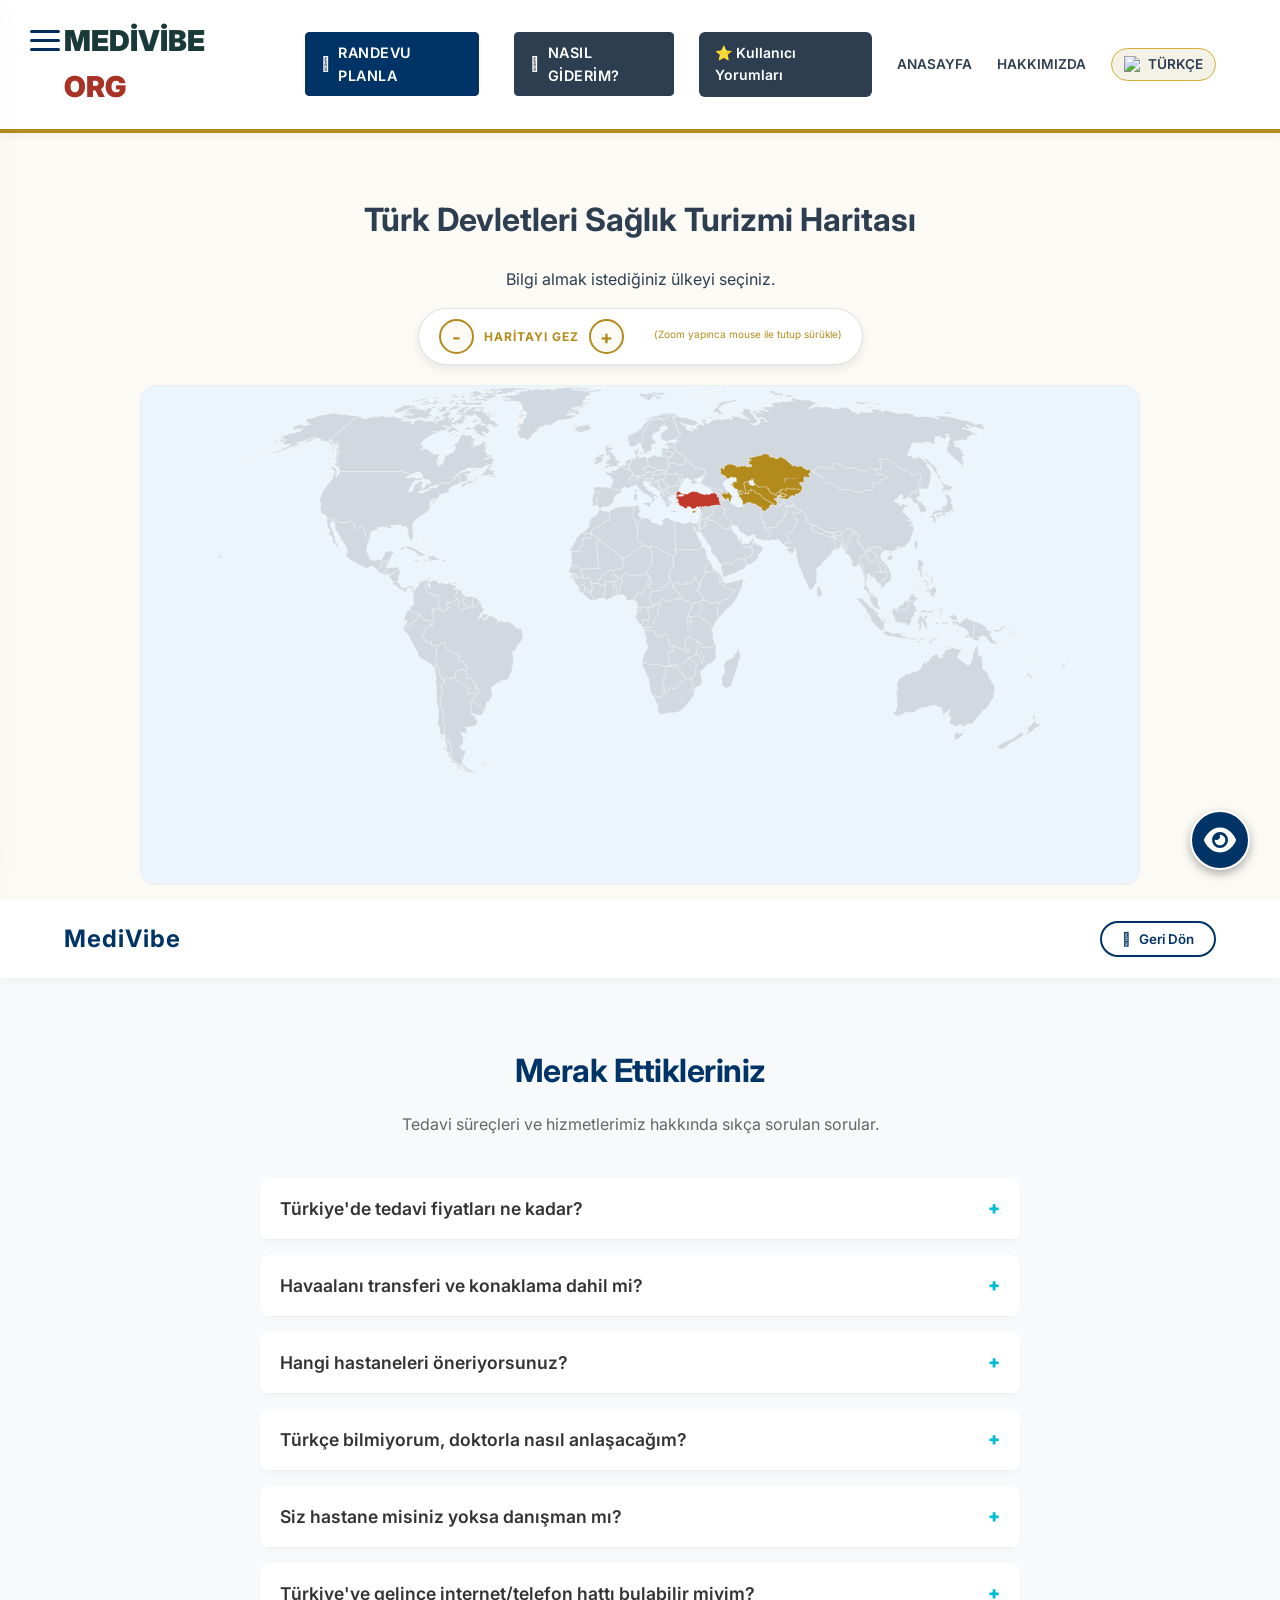
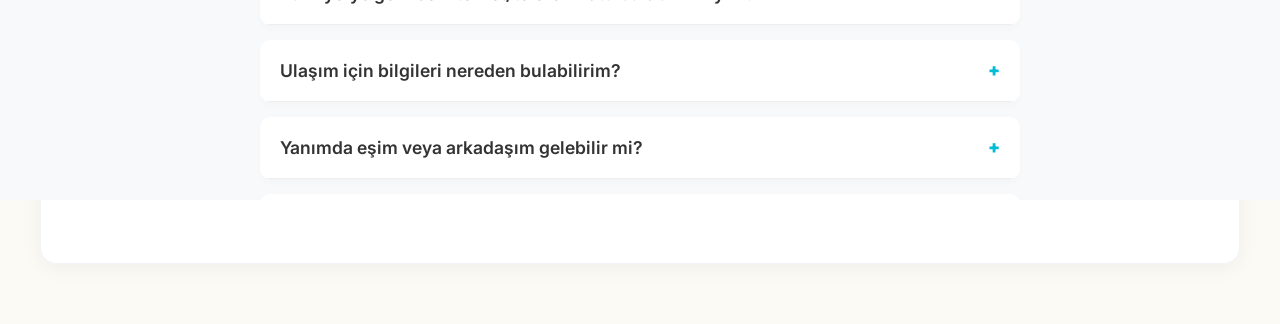
==== commit 5bfc71f7: "Update index.html" ====
--- a/index.html
+++ b/index.html
@@ -48,22 +48,28 @@
     <span></span>
 </div>
 
-<div id="sideMenu" class="side-menu-panel">
-    <div class="menu-header">
-        <h2>DANIŞMANLIK</h2>
-        <p>Sağlık Turizmi Asistanı</p>
-    </div>
-    <div class="menu-items">
-        <a ="javascript:void(0)" onclick="openAnalysis()">
-            <i class="fa-solid fa-chart-pie"></i> Maliyet Karşılaştırması
-        </a>
-        <li><a href="#" onclick="openFAQ()">Sıkça Sorulan Sorular</a></li>
-        <a href="javascript:void(0)" onclick="closeSideMenu()">
-            <i class="fa-solid fa-xmark"></i> Kapat
+
+<div id="sideMenu" class="side-menu-panel" style="background: #ffffff; min-width: 250px;">
+    <div class="menu-header" style="padding: 20px; background: #2c3e50; color: white;">
+        <h2 style="margin:0; font-size: 1.2rem;">DANIŞMANLIK</h2>
+        <p style="margin:5px 0 0; font-size: 0.8rem; opacity: 0.8;">Sağlık Turizmi Asistanı</p>
+    </div>
+    
+    <div class="menu-items" style="display: flex; flex-direction: column; padding: 10px;">
+        <a href="javascript:void(0)" onclick="openAnalysis()" style="padding: 15px; color: #333; text-decoration: none; border-bottom: 1px solid #eee; display: block;">
+            <i class="fa-solid fa-chart-pie" style="margin-right: 10px; color: #2c3e50;"></i> Maliyet Karşılaştırması
         </a>
         
-    </div>
-</div>
+        <a href="javascript:void(0)" onclick="openFAQ()" style="padding: 15px; color: #333; text-decoration: none; border-bottom: 1px solid #eee; display: block;">
+            <i class="fa-solid fa-circle-question" style="margin-right: 10px; color: #2c3e50;"></i> Sıkça Sorulan Sorular
+        </a>
+
+        <a href="javascript:void(0)" onclick="closeSideMenu()" style="padding: 15px; color: #e74c3c; text-decoration: none; font-weight: bold; display: block;">
+            <i class="fa-solid fa-xmark" style="margin-right: 10px;"></i> Menüyü Kapat
+        </a>
+    </div>
+</div>
+
 
 <div id="faqOverlay" class="faq-overlay">
     <div class="faq-header">
@@ -511,76 +517,6 @@
     <script src="map-data.js"></script>
     <script src="app.js"></script>
     
-<div id="culture-btn" onclick="toggleCulturePanel()">
-    <i class="fas fa-globe-europe"></i>
-</div>
-
-<div id="culture-overlay" class="culture-overlay">
-    <div class="culture-modal">
-        <span class="close-modal" onclick="toggleCulturePanel()">&times;</span>
-        
-        <div class="modal-header">
-            <h2>🇹🇷 Şehir Rehberi & Tedavi Rotaları</h2>
-            <p>Hangi şehirde, hangi tedavi sonrası nereye gitmelisiniz?</p>
-        </div>
-        
-        <div class="culture-list">
-            <div class="list-item">
-                <div class="item-img-container">
-                    <img src="https://images.unsplash.com/photo-1524231757912-21f4fe3a7200?q=80&w=600" alt="İstanbul Galata">
-                </div>
-                <div class="item-text">
-                    <h4>İstanbul: Estetik & Tarih</h4>
-                    <p><strong>Önerilen Tedavi:</strong> Saç Ekimi, Burun Estetiği.</p>
-                    <p><strong>Nereye Gitmeli?</strong> Operasyon sonrası 2. gün; <strong>Galata Kulesi</strong> çevresinde yürüyüş yapın ve <strong>Eminönü'nden</strong> kalkan vapurlarla Boğaz havası alarak ödem atın. <strong>Adres:</strong> Bereketzade, 34421 Beyoğlu/İstanbul.</p>
-                </div>
-            </div>
-
-            <div class="list-item">
-                <div class="item-img-container">
-                    <img src="https://images.unsplash.com/photo-1542051841857-5f90071e7989?q=80&w=600" alt="Antalya Kaleiçi">
-                </div>
-                <div class="item-text">
-                    <h4>Antalya: Diş & Tatil</h4>
-                    <p><strong>Önerilen Tedavi:</strong> İmplant, Gülüş Tasarımı.</p>
-                    <p><strong>Nereye Gitmeli?</strong> Klinik çıkışı <strong>Kaleiçi (Old Town)</strong> bölgesine geçin. Hadrian Kapısı'ndan girip tarihi sokaklarda dinlenin. Akşam üzeri <strong>Düden Şelalesi'nin</strong> denize döküldüğü noktada (Lara) iyileşme sürecinin tadını çıkarın. <strong>Adres:</strong> Selçuk, 07100 Muratpaşa/Antalya.</p>
-                </div>
-            </div>
-
-            <div class="list-item">
-                <div class="item-img-container">
-                    <img src="https://images.unsplash.com/photo-1587823521235-979f4c330e70?q=80&w=600" alt="Bursa Ulu Cami">
-                </div>
-                <div class="item-text">
-                    <h4>Bursa: Termal & Fizik Tedavi</h4>
-                    <p><strong>Önerilen Tedavi:</strong> Fizik Tedavi, Kaplıca Rehabilitasyonu.</p>
-                    <p><strong>Nereye Gitmeli?</strong> <strong>Çekirge</strong> bölgesindeki tarihi termal otellerde sülfürlü sularla yenilenin. Ardından <strong>Ulu Cami</strong> ve Tarihi Hanlar Bölgesi'nde (Koza Han) bir mola verin. <strong>Adres:</strong> Nalbantoğlu, 16010 Osmangazi/Bursa.</p>
-                </div>
-            </div>
-
-            <div class="list-item">
-                <div class="item-img-container">
-                    <img src="https://images.unsplash.com/photo-1590716209211-ea74d44a8d7d?q=80&w=600" alt="İzmir Saat Kulesi">
-                </div>
-                <div class="item-text">
-                    <h4>İzmir: Göz Sağlığı & Ege Mutfağı</h4>
-                    <p><strong>Önerilen Tedavi:</strong> Lazer Göz Ameliyatı, Tüp Bebek.</p>
-                    <p><strong>Nereye Gitmeli?</strong> Kontroller sonrası <strong>Konak Meydanı'ndaki</strong> Saat Kulesi'ni ziyaret edin. Akşamında <strong>Kordon Boyu'nda</strong> yürüyüş yaparak Ege'nin iyotlu havasıyla gözlerinizi dinlendirin. <strong>Adres:</strong> Kemeraltı Çarşısı, Konak/İzmir.</p>
-                </div>
-            </div>
-        </div>
-        
-        <div class="modal-footer">
-            <button class="panel-btn" onclick="toggleCulturePanel()">Anladım, Kapat</button>
-        </div>
-    </div>
-</div>
-   
-<div id="culture-btn" onclick="toggleCulturePanel()" title="Kültür Rehberi">
-    <svg xmlns="http://www.w3.org/2000/svg" height="32" width="32" viewBox="0 0 512 512">
-        <path fill="#ffffff" d="M352 256c0 22.2-1.2 43.6-3.3 64H163.3c-2.2-20.4-3.3-41.8-3.3-64s1.2-43.6 3.3-64h185.4c2.2 20.4 3.3 41.8 3.3 64zM288 176c0-44.2 29.6-82 72.3-94.6C342.3 108.9 316.2 176 288 176zM404.3 320c-26.5 26.5-62.7 41.3-100.3 41.3-37.6 0-73.8-14.8-100.3-41.3H404.3zM107.7 320c26.5 26.5 62.7 41.3 100.3 41.3 37.6 0 73.8-14.8 100.3-41.3H107.7zM224 336c28.2 0 54.3 67.1 72.3 94.6-42.7-12.6-72.3-50.4-72.3-94.6zM224 176c0 44.2-29.6 82-72.3 94.6 18-27.5 44.1-94.6 72.3-94.6z"/>
-    </svg>
-</div>
 
 <div id="accessBtn" onclick="toggleHighContrast()" title="Yüksek Karşıtlık Modu">
     <svg xmlns="http://www.w3.org/2000/svg" height="32" width="32" viewBox="0 0 576 512">
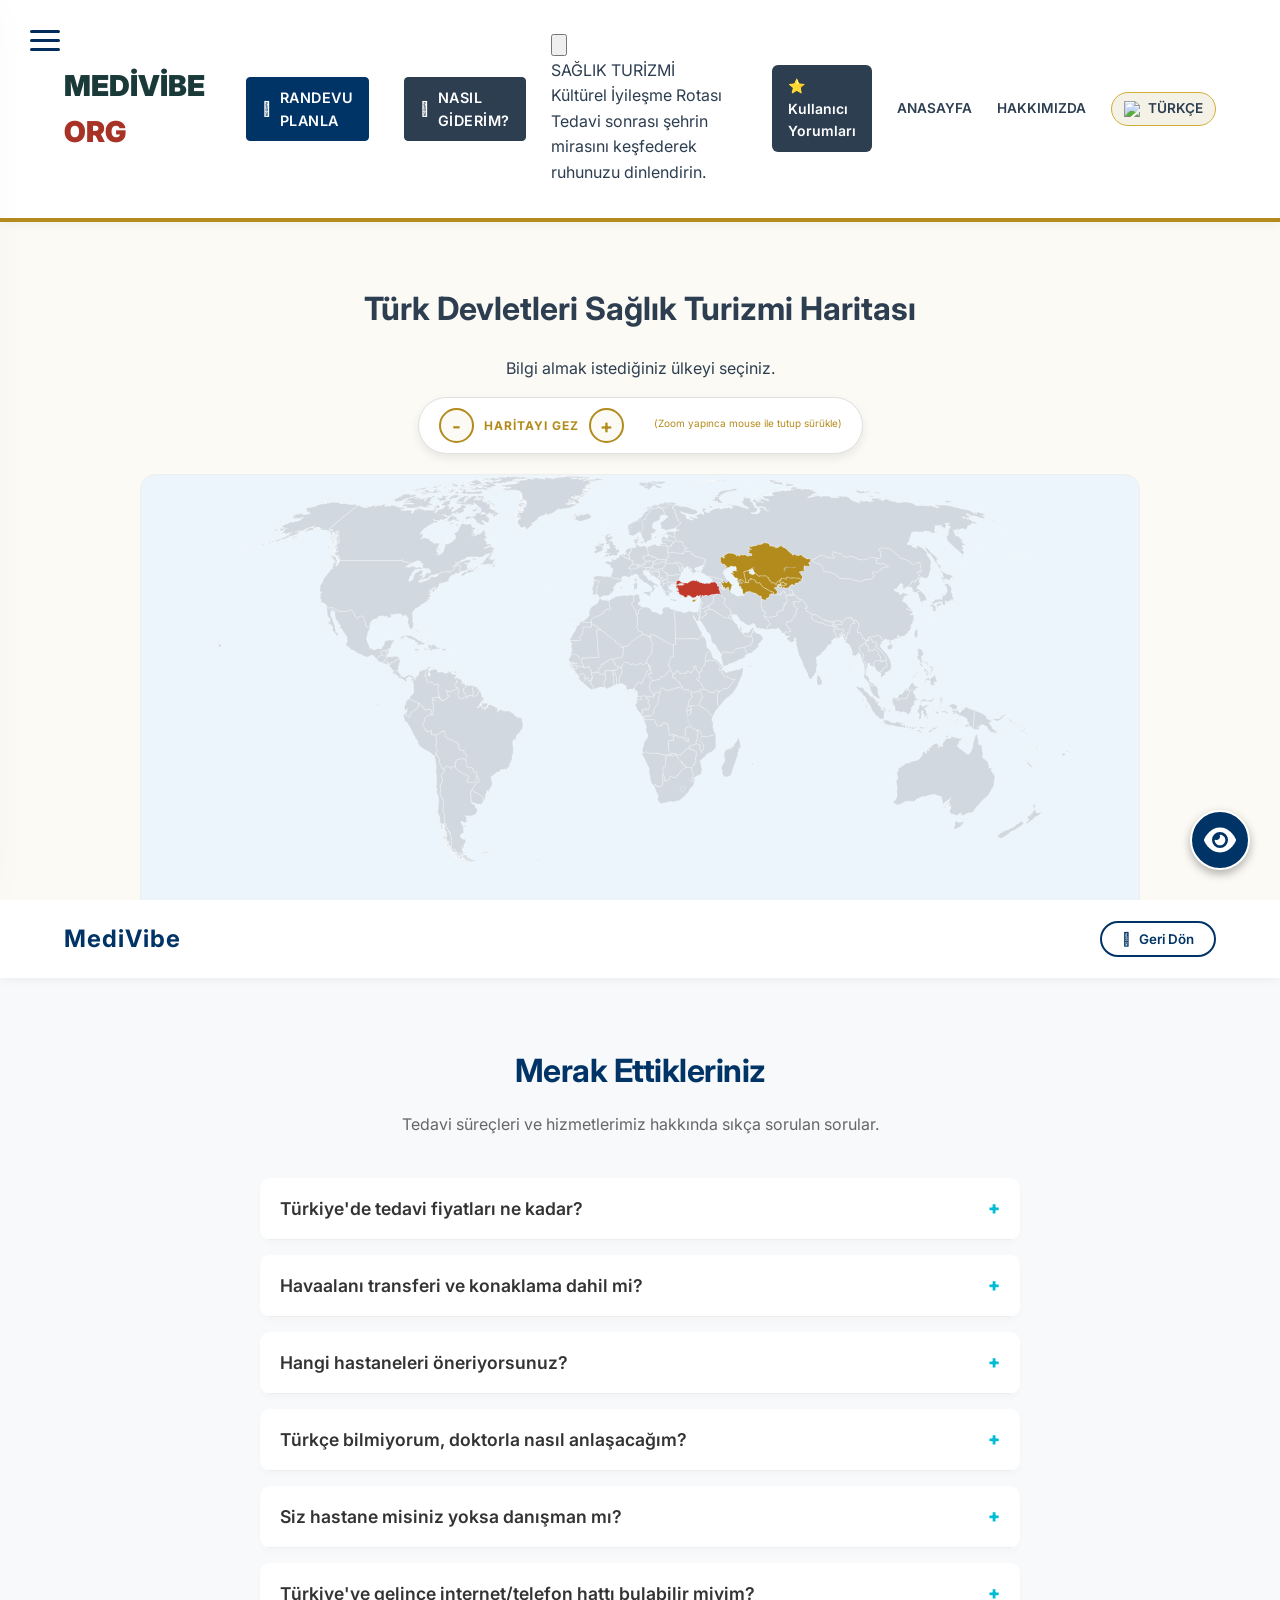
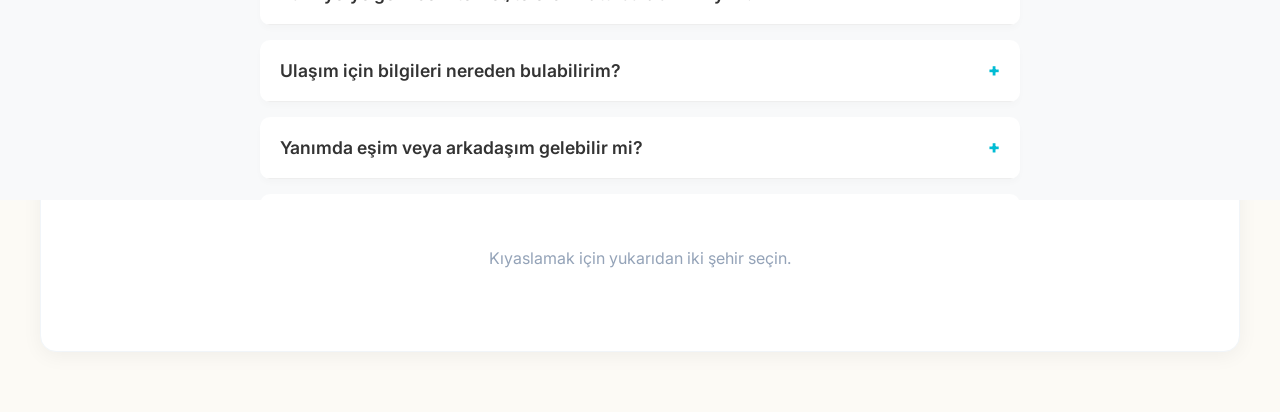
==== commit 5fe2f62e: "Update index.html" ====
--- a/index.html
+++ b/index.html
@@ -67,6 +67,23 @@
         <a href="javascript:void(0)" onclick="closeSideMenu()" style="padding: 15px; color: #e74c3c; text-decoration: none; font-weight: bold; display: block;">
             <i class="fa-solid fa-xmark" style="margin-right: 10px;"></i> Menüyü Kapat
         </a>
+    </div>
+</div>
+
+<div class="healing-wrapper">
+    <button onclick="window.location.href='rehber.html'" class="healing-main-btn">
+        <svg viewBox="0 0 24 24" fill="none" xmlns="http://www.w3.org/2000/svg">
+            <circle cx="12" cy="12" r="10" stroke="white" stroke-width="1.5"/>
+            <path d="M12 2V4M12 20V22M2 12H4M20 12H22" stroke="white" stroke-width="1.5" stroke-linecap="round"/>
+            <path class="needle" d="M15 9L12 12L9 15L12 12L15 9Z" fill="#ff4757" stroke="#ff4757" stroke-width="2" stroke-linejoin="round"/>
+            <circle cx="12" cy="12" r="1" fill="white"/>
+        </svg>
+    </button>
+
+    <div class="healing-info-card">
+        <div class="card-tag">SAĞLIK TURİZMİ</div>
+        <div class="card-title">Kültürel İyileşme Rotası</div>
+        <div class="card-desc">Tedavi sonrası şehrin mirasını keşfederek ruhunuzu dinlendirin.</div>
     </div>
 </div>
 
